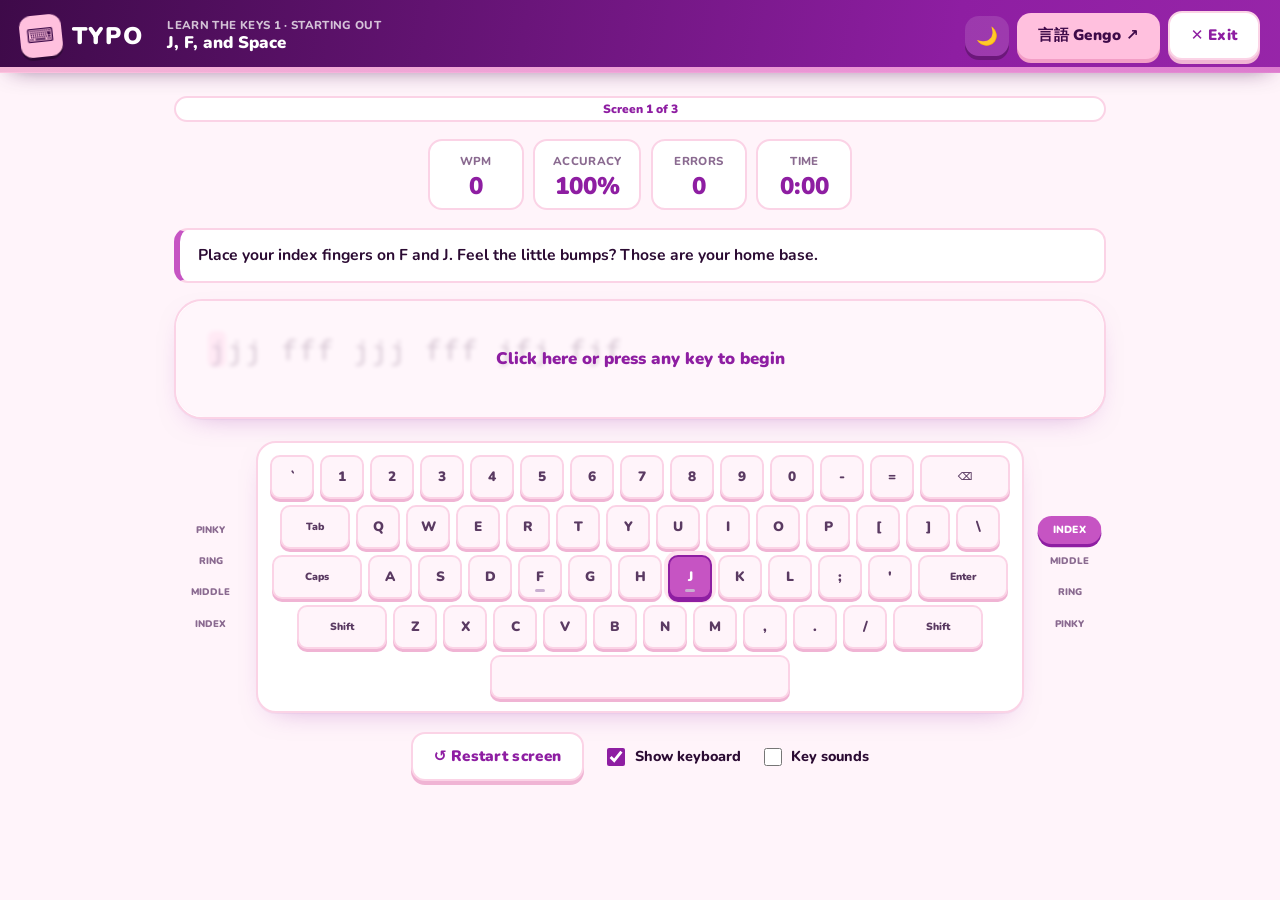
==== lesson.html @ 49ca8eb0 "TYPO typing tutor: typing.com-style lessons in Gengo's UI" ====
<!DOCTYPE html>
<html lang="en">
<head>
<meta charset="UTF-8">
<meta name="viewport" content="width=device-width, initial-scale=1.0">
<title>TYPO — Lesson</title>
<link rel="preconnect" href="https://fonts.googleapis.com">
<link href="https://fonts.googleapis.com/css2?family=Nunito:wght@400;600;700;800&family=Roboto+Mono:wght@400;500&display=swap" rel="stylesheet">
<link rel="stylesheet" href="style.css">
</head>
<body class="lesson-page">
<header class="topnav">
  <a class="brand" href="index.html"><span class="brand-mark">⌨</span>TYPO</a>
  <div class="lesson-title-bar">
    <small id="unit-label">Unit</small>
    <b id="lesson-label">Lesson</b>
  </div>
  <div class="nav-right">
    <button class="btn btn-ghost" id="theme-toggle" title="Toggle dark mode">🌙</button>
    <a class="btn btn-gengo" href="https://praneet-admin.github.io/gengo/" title="Vocabulary trainer">言語 Gengo ↗</a>
    <a class="btn btn-light" href="index.html">✕ Exit</a>
  </div>
</header>

<main class="player">
  <div class="screen-progress"><div id="screen-fill"></div><span id="screen-label">Screen 1 of 1</span></div>

  <div class="live-stats">
    <div style="--n:0"><small>WPM</small><b id="live-wpm">0</b></div>
    <div style="--n:1"><small>Accuracy</small><b id="live-acc">100%</b></div>
    <div style="--n:2"><small>Errors</small><b id="live-err">0</b></div>
    <div style="--n:3"><small>Time</small><b id="live-time">0:00</b></div>
  </div>

  <div class="intro" id="intro"></div>

  <div class="text-box" id="text-box" tabindex="0">
    <div class="text-line" id="text-line"></div>
    <div class="focus-hint" id="focus-hint">Click here or press any key to begin</div>
  </div>

  <div class="hands-row">
    <div class="hand left" id="hand-left">
      <span data-f="lp">pinky</span><span data-f="lr">ring</span><span data-f="lm">middle</span><span data-f="li">index</span>
    </div>
    <div class="keyboard" id="keyboard"></div>
    <div class="hand right" id="hand-right">
      <span data-f="ri">index</span><span data-f="rm">middle</span><span data-f="rr">ring</span><span data-f="rp">pinky</span>
    </div>
  </div>

  <div class="player-actions">
    <button class="btn btn-light" id="restart-btn">↺ Restart screen</button>
    <label class="toggle"><input type="checkbox" id="kb-toggle" checked> Show keyboard</label>
    <label class="toggle"><input type="checkbox" id="sound-toggle"> Key sounds</label>
  </div>
</main>

<div class="modal" id="result-modal" hidden>
  <div class="modal-box result">
    <div class="result-stars" id="result-stars">★★★</div>
    <h2 id="result-title">Lesson complete!</h2>
    <div class="result-grid">
      <div style="--n:0"><small>Speed</small><b id="r-wpm">0</b><small>WPM</small></div>
      <div style="--n:1"><small>Accuracy</small><b id="r-acc">0%</b><small></small></div>
      <div style="--n:2"><small>Errors</small><b id="r-err">0</b><small></small></div>
      <div style="--n:3"><small>XP earned</small><b id="r-xp">0</b><small></small></div>
    </div>
    <p id="result-note"></p>
    <div class="result-actions">
      <button class="btn btn-light" id="r-retry">Try again</button>
      <a class="btn btn-light" href="index.html?done=1">All lessons</a>
      <a class="btn btn-gengo" href="https://praneet-admin.github.io/gengo/">Learn words on Gengo ↗</a>
      <a class="btn btn-primary" id="r-next" href="#">Next lesson ▶</a>
    </div>
  </div>
</div>

<script src="data.js"></script>
<script src="progress.js"></script>
<script src="effects.js"></script>
<script src="lesson.js"></script>
</body>
</html>
---- style.css ----
/* TYPO — Gengo-style UI in the Color Hunt palette 8E1EA2 · C654C3 · ED96D7 · FFC0DE */
:root {
  --brand-900: #3e0a49; --brand-800: #5c1270; --brand-700: #8E1EA2; --brand-600: #a833b5; --brand-500: #C654C3;
  --brand-300: #ED96D7; --brand-100: #FFC0DE; --brand-050: #ffe3ef;
  --accent-500: #FFC0DE; --accent-600: #f29ec6;
  --mint-500: #2fe3a5; --mint-100: #d9fbef;
  --danger-500: #ff4f86; --danger-600: #c9245a; --danger-100: #ffe1ec;
  --bg-050: #fff4fa; --bg-100: #ffe9f3; --bg-200: #fbd3e6; --bg-300: #f0b4d4;
  --ink-900: #2b0b33; --ink-700: #5a3a62; --ink-500: #8a6a90; --ink-300: #c9aed0;
  --card: #fff; --radius-xl: 28px; --radius-lg: 20px; --radius-md: 14px; --radius-sm: 10px; --pill: 999px;
  --shadow-card: 0 1px 0 rgba(142,30,162,.05), 0 10px 30px -18px rgba(142,30,162,.5);
  --font: "Nunito", ui-rounded, "Avenir Next Rounded", "Segoe UI", system-ui, sans-serif;
  --ease: cubic-bezier(.2,.8,.2,1); --bounce: cubic-bezier(.34,1.56,.64,1); --speed: 160ms;
}
:root[data-theme="dark"] {
  --bg-050: #1d0f24; --bg-100: #26142f; --bg-200: #3b2147; --bg-300: #52305f; --card: #2b1634;
  --ink-900: #fbe9f5; --ink-700: #e5c6dc; --ink-500: #c7a4cf; --ink-300: #7a5a84;
  --brand-050: #3b2147; --brand-100: #52305f; --danger-100: #4a1a2d; --mint-100: #163a2f;
  --shadow-card: 0 10px 30px -18px rgba(0,0,0,.7);
}
*, *::before, *::after { box-sizing: border-box; }
html, body { margin: 0; }
body { font-family: var(--font); font-size: 16px; line-height: 1.5; color: var(--ink-900); background: var(--bg-050); min-height: 100vh; overflow-x: hidden; }
a { color: inherit; text-decoration: none; }
button { font: inherit; cursor: pointer; }
small { color: var(--ink-500); font-size: .72rem; font-weight: 800; letter-spacing: .03em; text-transform: uppercase; }
:focus-visible { outline: none; box-shadow: 0 0 0 3px var(--bg-050), 0 0 0 6px var(--brand-600); border-radius: var(--radius-sm); }

/* Background floaters + blobs */
.floaters { position: fixed; inset: 0; z-index: 0; pointer-events: none; overflow: hidden; }
.floater { position: absolute; left: var(--x); bottom: -12vh; font-size: var(--size); font-weight: 900; opacity: 0; animation: float-up var(--d) linear var(--delay) infinite; line-height: 1; will-change: transform, opacity; }
.floater.is-ring { width: var(--size); height: var(--size); border: 4px solid currentColor; border-radius: 50%; }
.floater.is-dot { width: calc(var(--size) * .45); height: calc(var(--size) * .45); background: currentColor; border-radius: 50%; }
.floater.is-key { width: var(--size); height: var(--size); border-radius: 22%; border: 4px solid currentColor; display: grid; place-items: center; font-size: calc(var(--size) * .5); }
@keyframes float-up { 0% { transform: translate(0,0) rotate(0); opacity: 0; } 8% { opacity: .4; } 92% { opacity: .32; } 100% { transform: translate(var(--drift), -120vh) rotate(var(--spin)); opacity: 0; } }
.topnav, .profile-bar, .banner, .layout, .player, .modal { position: relative; z-index: 1; }

/* Buttons — Gengo 3D depth */
.btn { --depth: 4px; --edge: var(--brand-900); display: inline-flex; align-items: center; justify-content: center; gap: .5rem; border: 0; border-radius: var(--radius-md); padding: .7rem 1.3rem; min-height: 46px; font-weight: 900; font-size: .95rem; letter-spacing: .02em; white-space: nowrap; background: var(--brand-700); color: #fff; box-shadow: 0 var(--depth) 0 var(--edge); transform: translateY(0); transition: transform 80ms ease, box-shadow 80ms ease, background var(--speed) var(--ease), filter var(--speed) var(--ease); }
.btn:hover { filter: brightness(1.06); }
.btn:active { transform: translateY(var(--depth)); box-shadow: 0 0 0 var(--edge); }
.btn-primary { background: var(--brand-700); --edge: var(--brand-900); }
.btn-light { background: var(--card); color: var(--brand-700); --edge: var(--bg-300); border: 2px solid var(--bg-200); }
.btn-ghost { background: rgba(255,255,255,.12); color: #fff; --edge: rgba(0,0,0,.25); min-height: 40px; padding: .4rem .7rem; font-size: 1.1rem; }
.btn-gengo { background: var(--accent-500); color: var(--brand-900); --edge: var(--accent-600); }
.btn-banner { background: var(--card); color: var(--brand-700); --edge: var(--bg-300); }
.btn-start { background: var(--brand-500); color: #fff; --edge: var(--brand-700); min-height: 40px; padding: .45rem 1.1rem; font-size: .88rem; --depth: 3px; }
.btn-start.done { background: var(--brand-100); color: var(--brand-800); --edge: var(--bg-300); }
.btn-start:hover { animation: wiggle 400ms var(--ease); }

/* Header */
.topnav { position: sticky; top: 0; z-index: 20; display: flex; align-items: center; gap: 1.5rem; padding: .7rem 1.25rem; color: #fff; background: linear-gradient(100deg, var(--brand-900), var(--brand-700), var(--brand-600), var(--brand-800), var(--brand-900)); background-size: 300% 100%; animation: header-in 600ms var(--bounce) both, gradient-flow 14s ease-in-out infinite; box-shadow: 0 6px 24px -12px rgba(62,10,73,.8); }
.topnav::after { content: ""; position: absolute; left: 0; right: 0; bottom: -1px; height: 6px; background: linear-gradient(90deg, var(--brand-100), var(--brand-300), var(--brand-500), var(--mint-500), var(--brand-100)); background-size: 300% 100%; animation: gradient-flow 8s linear infinite; opacity: .95; }
.brand { font-weight: 900; font-size: 1.5rem; letter-spacing: .06em; display: flex; align-items: center; gap: .6rem; }
.brand-mark { width: 42px; height: 42px; display: grid; place-items: center; background: var(--accent-500); color: var(--brand-900); border-radius: 12px; font-size: 1.2rem; filter: drop-shadow(0 3px 0 rgba(0,0,0,.3)); animation: float 4s ease-in-out infinite; transform: rotate(-6deg); }
.nav-links { display: flex; gap: .3rem; font-weight: 900; font-size: .92rem; }
.nav-links a { padding: .5rem .9rem; border-radius: var(--radius-md); transition: background var(--speed) var(--ease), transform var(--speed) var(--ease); animation: rise 500ms var(--bounce) both; animation-delay: calc(var(--n,0) * 60ms + 150ms); }
.nav-links a:hover { background: rgba(255,255,255,.12); transform: translateY(-1px); }
.nav-links a.active { background: var(--accent-500); color: var(--brand-900); box-shadow: 0 3px 0 var(--accent-600); }
.nav-gengo { color: var(--brand-100); }
.nav-right { margin-left: auto; display: flex; gap: .5rem; align-items: center; }
.lesson-title-bar { display: flex; flex-direction: column; line-height: 1.2; }
.lesson-title-bar small { color: rgba(255,255,255,.75); }
.lesson-title-bar b { font-size: 1.05rem; font-weight: 900; }

/* Profile bar */
.profile-bar { display: grid; grid-template-columns: auto 1fr auto auto; gap: 1.5rem; align-items: center; margin: 1.25rem 1.5rem 0; padding: 1.1rem 1.5rem; background: var(--card); border-radius: var(--radius-xl); box-shadow: var(--shadow-card); border: 1px solid rgba(142,30,162,.06); animation: pop-in 320ms var(--bounce) both; animation-delay: 100ms; }
.avatar { width: 64px; height: 64px; border-radius: 50%; background: var(--brand-050); display: grid; place-items: center; font-size: 2rem; box-shadow: inset 0 0 0 4px var(--brand-300); animation: float 3s ease-in-out infinite; }
.level-name { font-weight: 900; font-size: 1.1rem; }
.xp-bar { height: 10px; background: var(--bg-200); border-radius: 99px; margin: .4rem 0 .25rem; max-width: 280px; overflow: hidden; }
.xp-fill { height: 100%; width: 0; background: linear-gradient(90deg, var(--brand-700), var(--brand-500)); border-radius: 99px; transition: width 600ms var(--ease); position: relative; }
.xp-fill::after { content: ""; position: absolute; inset: 0; background: linear-gradient(90deg, transparent, rgba(255,255,255,.45), transparent); animation: shimmer 2.2s linear infinite; }
.xp-text { font-size: .8rem; font-weight: 800; color: var(--ink-500); }
.stats { display: flex; gap: .5rem; }
.stat { display: flex; gap: .5rem; align-items: center; padding: .35rem .9rem .35rem .6rem; border-radius: var(--pill); background: var(--bg-050); border: 2px solid var(--bg-200); }
.stat-ico { font-size: 1.4rem; }
.stat small { display: block; }
.stat b { font-size: 1.05rem; font-weight: 900; display: block; }
.stat.is-bump b { animation: bump 500ms var(--bounce); }
.daily-goal { position: relative; width: 84px; height: 84px; }
.daily-goal svg { width: 100%; height: 100%; transform: rotate(-90deg); }
.daily-goal circle { fill: none; stroke: var(--bg-200); stroke-width: 7; }
.daily-goal #goal-ring { stroke: var(--brand-500); stroke-dasharray: 213.6; stroke-dashoffset: 213.6; stroke-linecap: round; transition: stroke-dashoffset 800ms var(--ease); }
.goal-text { position: absolute; inset: 0; display: flex; flex-direction: column; align-items: center; justify-content: center; line-height: 1.1; }
.goal-text small { font-size: .5rem; }
.goal-text b { font-size: .95rem; font-weight: 900; color: var(--brand-700); }

/* Banner */
.banner { margin: 1rem 1.5rem 0; padding: .9rem 1.5rem; background: linear-gradient(100deg, var(--brand-700), var(--brand-500)); color: #fff; border-radius: var(--radius-lg); display: flex; align-items: center; gap: 1rem; font-weight: 800; box-shadow: 0 5px 0 var(--brand-900); animation: fade-up 300ms var(--ease) both; animation-delay: 180ms; }
.banner .btn { margin-left: auto; }

/* Layout */
.layout { display: grid; grid-template-columns: 240px 1fr; gap: 1.25rem; padding: 1.25rem 1.5rem 3rem; }
.sidebar h4 { margin: .6rem 0 .4rem .4rem; font-size: .72rem; color: var(--ink-500); font-weight: 900; text-transform: uppercase; letter-spacing: .05em; }
.side-group { display: grid; gap: .4rem; margin-bottom: .9rem; }
.side-item { display: flex; align-items: center; gap: .6rem; width: 100%; text-align: left; padding: .7rem .9rem; min-height: 52px; background: var(--card); border: 2px solid var(--bg-200); border-radius: var(--radius-md); color: var(--ink-900); font-weight: 900; transition: background var(--speed) var(--ease), transform var(--speed) var(--ease), border-color var(--speed) var(--ease); animation: rise 500ms var(--bounce) both; animation-delay: calc(var(--n,0) * 60ms + 200ms); }
.side-item:hover { transform: translateX(3px); border-color: var(--brand-300); }
.side-item small { display: block; font-weight: 700; text-transform: none; letter-spacing: 0; }
.side-item .chev { margin-left: auto; width: 26px; height: 26px; border-radius: 8px; background: var(--brand-050); color: var(--brand-700); display: grid; place-items: center; font-size: .7rem; flex-shrink: 0; }
.side-item.active { background: var(--brand-700); color: #fff; border-color: var(--brand-700); box-shadow: 0 4px 0 var(--brand-900); }
.side-item.active small { color: rgba(255,255,255,.8); } .side-item.active .chev { background: var(--accent-500); color: var(--brand-900); }

.course-card { background: var(--card); border-radius: var(--radius-xl); padding: 1.5rem; box-shadow: var(--shadow-card); border: 1px solid rgba(142,30,162,.06); animation: pop-in 320ms var(--bounce) both; animation-delay: 220ms; }
.course-head { display: flex; align-items: center; gap: 1rem; margin-bottom: .5rem; }
.course-progress { flex: 1; position: relative; height: 28px; background: var(--bg-100); border-radius: var(--pill); overflow: hidden; display: grid; place-items: center; font-size: .8rem; font-weight: 900; color: var(--brand-800); }
.course-progress-fill { position: absolute; left: 0; top: 0; bottom: 0; width: 0; background: var(--brand-300); border-radius: inherit; transition: width 600ms var(--ease); }
.course-progress span { position: relative; }
.unit-title { font-size: 1.35rem; font-weight: 900; margin: 1.2rem 0 .7rem; display: flex; align-items: center; gap: .6rem; }
.unit-title::before { content: ""; width: 10px; height: 26px; border-radius: 6px; background: linear-gradient(var(--brand-500), var(--brand-300)); }
.lesson-row { background: var(--bg-050); border: 2px solid var(--bg-200); border-radius: var(--radius-lg); padding: .9rem 1rem .7rem; margin-bottom: .6rem; transition: transform var(--speed) var(--ease), border-color var(--speed) var(--ease), box-shadow var(--speed) var(--ease); animation: fade-up 260ms var(--ease) both; animation-delay: calc(var(--n,0) * 40ms + 250ms); }
.lesson-row:hover { transform: translateY(-2px); border-color: var(--brand-300); box-shadow: 0 10px 24px -16px rgba(142,30,162,.6); }
.lesson-row.done { background: var(--card); }
.lesson-main { display: flex; align-items: center; gap: .9rem; }
.lesson-num { width: 32px; height: 32px; border-radius: 10px; background: var(--card); border: 2px solid var(--bg-200); display: grid; place-items: center; font-size: .85rem; font-weight: 900; color: var(--ink-500); flex-shrink: 0; transform: rotate(-6deg); }
.lesson-row.done .lesson-num { background: var(--mint-500); border-color: var(--mint-500); color: var(--brand-900); }
.lesson-name { font-size: 1.1rem; font-weight: 900; flex: 1; }
.lesson-meta { display: flex; gap: .7rem; color: var(--ink-500); font-size: .8rem; font-weight: 800; margin-right: .5rem; }
.stars { color: var(--brand-500); letter-spacing: .05em; }
.stars .off { color: var(--bg-300); }
.screen-dots { display: flex; gap: .3rem; margin-top: .6rem; padding-left: 2.9rem; }
.screen-dots i { flex: 1; max-width: 70px; height: 6px; border-radius: 9px; background: var(--bg-200); }
.lesson-row.done .screen-dots i { background: var(--brand-300); }

/* Modal / toast / confetti */
.modal { position: fixed; inset: 0; background: rgba(43,11,51,.55); backdrop-filter: blur(3px); display: grid; place-items: center; z-index: 50; padding: 1rem; animation: fade-in 200ms var(--ease); }
.modal[hidden] { display: none; }
.modal-box { background: var(--card); border-radius: var(--radius-xl); padding: 1.75rem 1.9rem; max-width: 540px; width: 100%; box-shadow: 0 8px 0 var(--brand-900), 0 24px 60px -20px rgba(0,0,0,.5); animation: pop-in 320ms var(--bounce); }
.modal-box h2 { margin: 0 0 1rem; font-weight: 900; }
.progress-row { display: flex; justify-content: space-between; padding: .5rem 0; border-bottom: 2px solid var(--bg-100); font-weight: 800; font-size: .9rem; }
.progress-row:last-child { border: 0; }
.toast-layer { position: fixed; left: 50%; bottom: 1.4rem; transform: translateX(-50%); z-index: 60; display: grid; gap: .5rem; pointer-events: none; }
.toast { display: flex; align-items: center; gap: .7rem; padding: .85rem 1.1rem; border-radius: var(--radius-md); background: var(--brand-800); color: #fff; font-weight: 800; box-shadow: 0 6px 0 var(--brand-900), 0 12px 30px -10px rgba(0,0,0,.4); animation: toast-in 300ms var(--bounce); }
.toast.is-leaving { animation: toast-out 220ms var(--ease) forwards; }
.confetti { position: fixed; inset: 0; pointer-events: none; z-index: 70; overflow: hidden; }
.confetti i { position: absolute; top: -20px; left: var(--x); width: var(--s); height: calc(var(--s) * .6); border-radius: 2px; animation: confetti-fall var(--d) ease-in forwards; transform: rotate(0); }
.xp-float { position: fixed; font-weight: 900; color: var(--brand-700); pointer-events: none; z-index: 65; animation: xp-float 1.1s var(--ease) forwards; text-shadow: 0 1px 0 #fff; }

/* Lesson player */
.player { max-width: 980px; margin: 1.5rem auto 3rem; padding: 0 1.5rem; }
.screen-progress { position: relative; height: 26px; border-radius: var(--pill); background: var(--card); border: 2px solid var(--bg-200); overflow: hidden; display: grid; place-items: center; font-size: .75rem; font-weight: 900; color: var(--brand-700); animation: fade-up 260ms var(--ease) both; }
.screen-progress div { position: absolute; left: 0; top: 0; bottom: 0; width: 0; background: var(--brand-100); transition: width 400ms var(--ease); }
.screen-progress span { position: relative; }
.live-stats { display: flex; justify-content: center; gap: .6rem; margin: 1.1rem 0; animation: fade-up 260ms var(--ease) both; animation-delay: 60ms; }
.live-stats div { text-align: center; background: var(--card); border: 2px solid var(--bg-200); border-radius: var(--radius-md); padding: .45rem 1.1rem; min-width: 96px; }
.live-stats b { display: block; font-size: 1.5rem; font-weight: 900; color: var(--brand-700); line-height: 1.2; }
.live-stats b.is-bump { animation: bump 400ms var(--bounce); }
.intro { background: var(--card); border: 2px solid var(--bg-200); border-left: 6px solid var(--brand-500); padding: .85rem 1.1rem; border-radius: var(--radius-md); font-size: .98rem; font-weight: 700; margin-bottom: 1rem; animation: fade-up 260ms var(--ease) both; animation-delay: 100ms; }
.intro:empty { display: none; }
.text-box { position: relative; background: var(--card); border-radius: var(--radius-xl); padding: 1.6rem 2rem; box-shadow: var(--shadow-card); border: 2px solid var(--bg-200); min-height: 120px; outline: none; transition: border-color var(--speed) var(--ease), box-shadow var(--speed) var(--ease); animation: pop-in 320ms var(--bounce) both; animation-delay: 140ms; }
.text-box:focus { border-color: var(--brand-500); box-shadow: 0 0 0 4px var(--brand-050), var(--shadow-card); }
.text-box.is-shake { animation: shake 320ms var(--ease); }
.text-line { font-family: 'Roboto Mono', ui-monospace, monospace; font-size: 1.7rem; line-height: 1.7; word-break: break-word; }
.text-line span { border-radius: 6px; padding: 0 1px; transition: background 120ms var(--ease), color 120ms var(--ease); }
.text-line .ok { color: var(--brand-700); }
.text-line .bad { color: var(--danger-600); background: var(--danger-100); text-decoration: underline wavy; }
.text-line .cur { background: var(--brand-100); color: var(--brand-900); animation: blink 1s infinite; }
.text-line .cur.space { box-shadow: inset 0 -3px 0 var(--brand-700); }
@keyframes blink { 50% { background: var(--brand-300); } }
.focus-hint { position: absolute; inset: 0; display: grid; place-items: center; background: rgba(255,244,250,.8); backdrop-filter: blur(2px); border-radius: var(--radius-xl); font-weight: 900; color: var(--brand-700); font-size: 1.05rem; }
:root[data-theme="dark"] .focus-hint { background: rgba(29,15,36,.8); }
.focus-hint[hidden] { display: none; }

/* Keyboard */
.hands-row { display: flex; align-items: center; justify-content: center; gap: 1rem; margin-top: 1.4rem; animation: slide-up 320ms var(--ease) both; animation-delay: 200ms; }
.hands-row.hidden-kb { display: none; }
.hand { display: flex; flex-direction: column; gap: .3rem; }
.hand span { font-size: .6rem; font-weight: 900; color: var(--ink-500); padding: .25rem .5rem; border-radius: var(--pill); text-align: center; border: 2px solid transparent; transition: all var(--speed) var(--ease); text-transform: uppercase; }
.hand span.on { background: var(--brand-500); color: #fff; box-shadow: 0 3px 0 var(--brand-700); transform: scale(1.08); }
.keyboard { display: flex; flex-direction: column; gap: 6px; background: var(--card); padding: 12px; border-radius: var(--radius-lg); box-shadow: var(--shadow-card); border: 2px solid var(--bg-200); }
.kb-row { display: flex; gap: 6px; justify-content: center; }
.key { width: 44px; height: 44px; border-radius: var(--radius-sm); background: var(--bg-050); border: 2px solid var(--bg-200); box-shadow: 0 3px 0 var(--bg-300); display: grid; place-items: center; font-size: .85rem; font-weight: 900; color: var(--ink-700); position: relative; transition: background 80ms, transform 80ms, box-shadow 80ms; }
.key.wide { width: 70px; font-size: .65rem; } .key.wider { width: 90px; font-size: .65rem; } .key.space { width: 300px; }
.key.home::after { content: ''; position: absolute; bottom: 5px; width: 10px; height: 3px; background: var(--ink-300); border-radius: 2px; }
.key.next { background: var(--brand-500); color: #fff; border-color: var(--brand-700); box-shadow: 0 3px 0 var(--brand-700), 0 0 0 4px var(--brand-050); animation: key-pulse 1.1s ease-in-out infinite; }
.key.pressed { background: var(--mint-500); color: var(--brand-900); transform: translateY(3px); box-shadow: 0 0 0 var(--bg-300); }
.key.wrong { background: var(--danger-500); color: #fff; transform: translateY(3px); box-shadow: 0 0 0 var(--danger-600); }
@keyframes key-pulse { 0%,100% { transform: scale(1); } 50% { transform: scale(1.08); } }
.player-actions { display: flex; align-items: center; gap: 1.2rem; justify-content: center; margin-top: 1.2rem; font-weight: 800; font-size: .9rem; animation: fade-up 260ms var(--ease) both; animation-delay: 260ms; }
.toggle { display: flex; align-items: center; gap: .4rem; cursor: pointer; }
.toggle input { accent-color: var(--brand-700); width: 18px; height: 18px; }

/* Results */
.result { text-align: center; }
.result-stars { font-size: 3.2rem; color: var(--brand-500); line-height: 1; display: inline-block; }
.result-stars .off { color: var(--bg-300); }
.result-stars.is-celebrating { animation: celebrate 700ms var(--bounce); }
.result-grid { display: grid; grid-template-columns: repeat(4, 1fr); gap: .6rem; margin: 1rem 0; }
.result-grid div { background: var(--bg-050); border: 2px solid var(--bg-200); border-radius: var(--radius-md); padding: .7rem .4rem; animation: rise 500ms var(--bounce) both; animation-delay: calc(var(--n,0) * 80ms + 100ms); }
.result-grid b { display: block; font-size: 1.5rem; font-weight: 900; color: var(--brand-700); }
.result-actions { display: flex; flex-wrap: wrap; gap: .5rem; justify-content: center; }
#result-note { color: var(--ink-500); font-weight: 700; }

/* Keyframes (Gengo set) */
@keyframes fade-in { from { opacity: 0; } to { opacity: 1; } }
@keyframes fade-up { from { opacity: 0; transform: translateY(8px); } to { opacity: 1; transform: none; } }
@keyframes pop-in { from { opacity: 0; transform: scale(.96) translateY(6px); } to { opacity: 1; transform: none; } }
@keyframes slide-up { from { opacity: 0; transform: translateY(16px); } to { opacity: 1; transform: none; } }
@keyframes rise { from { opacity: 0; transform: translateY(14px) scale(.96); } to { opacity: 1; transform: none; } }
@keyframes header-in { from { transform: translateY(-100%); } to { transform: none; } }
@keyframes gradient-flow { 0% { background-position: 0% 50%; } 50% { background-position: 100% 50%; } 100% { background-position: 0% 50%; } }
@keyframes float { 0%,100% { transform: translateY(0) rotate(-6deg); } 50% { transform: translateY(-5px) rotate(-2deg); } }
@keyframes bump { 0% { transform: scale(1); } 40% { transform: scale(1.3); } 100% { transform: scale(1); } }
@keyframes shake { 0%,100% { transform: translateX(0); } 25% { transform: translateX(-6px); } 75% { transform: translateX(6px); } }
@keyframes wiggle { 0%,100% { transform: rotate(0); } 25% { transform: rotate(-2deg); } 75% { transform: rotate(2deg); } }
@keyframes celebrate { 0% { transform: scale(1); } 30% { transform: scale(1.12) rotate(-3deg); } 60% { transform: scale(1.05) rotate(3deg); } 100% { transform: none; } }
@keyframes shimmer { from { transform: translateX(-100%); } to { transform: translateX(100%); } }
@keyframes toast-in { from { opacity: 0; transform: translateY(20px) scale(.96); } to { opacity: 1; transform: none; } }
@keyframes toast-out { to { opacity: 0; transform: translateY(8px); } }
@keyframes xp-float { 0% { opacity: 0; transform: translateY(6px); } 20% { opacity: 1; } 100% { opacity: 0; transform: translateY(-40px); } }
@keyframes confetti-fall { to { transform: translateY(105vh) rotate(var(--r)); opacity: .9; } }
@media (prefers-reduced-motion: reduce) {
  *, *::before, *::after { animation-duration: .01ms !important; animation-iteration-count: 1 !important; transition-duration: .01ms !important; }
  .floaters, .confetti { display: none; }
}

/* Responsive */
@media (max-width: 900px) {
  .profile-bar { grid-template-columns: auto 1fr; }
  .stats, .daily-goal { grid-column: 1 / -1; justify-self: start; }
  .stats { flex-wrap: wrap; }
  .layout { grid-template-columns: 1fr; }
  .sidebar { display: flex; gap: .5rem; overflow-x: auto; padding-bottom: .4rem; }
  .sidebar h4 { display: none; }
  .side-group { display: flex; flex-shrink: 0; margin: 0; }
  .side-item { white-space: nowrap; }
  .nav-links { display: none; }
  .hands-row .hand { display: none; }
  .key { width: 30px; height: 36px; font-size: .7rem; } .key.wide { width: 46px; } .key.wider { width: 56px; } .key.space { width: 180px; }
  .text-line { font-size: 1.3rem; }
  .result-grid { grid-template-columns: repeat(2, 1fr); }
  .live-stats div { min-width: 0; flex: 1; padding: .4rem .5rem; }
}
@media (max-width: 600px) {
  .profile-bar, .banner, .layout { margin-left: .75rem; margin-right: .75rem; padding-left: 1rem; padding-right: 1rem; }
  .topnav { padding: .5rem .75rem; gap: .6rem; }
  .banner { flex-direction: column; align-items: flex-start; } .banner .btn { margin-left: 0; }
  .player { padding: 0 .75rem; }
  .text-box { padding: 1rem; }
  .lesson-page .brand { font-size: 1.1rem; } .lesson-page .brand-mark { width: 34px; height: 34px; font-size: 1rem; }
  .lesson-title-bar { min-width: 0; flex: 1; }
  .lesson-title-bar small { display: none; }
  .lesson-title-bar b { font-size: .9rem; white-space: nowrap; overflow: hidden; text-overflow: ellipsis; display: block; }
  .lesson-page .nav-right { gap: .3rem; }
  .lesson-page .nav-right .btn { padding: .35rem .6rem; font-size: .75rem; min-height: 36px; --depth: 3px; }
  .hands-row { margin-top: 1rem; }
  .keyboard { width: 100%; padding: 5px; gap: 3px; }
  .kb-row { gap: 3px; }
  .key, .key.wide, .key.wider, .key.space { flex: 1 1 0; width: auto; min-width: 0; height: 34px; font-size: .62rem; padding: 0; }
  .key.wide { flex-grow: 1.5; } .key.wider { flex-grow: 1.9; } .key.space { flex-grow: 6; }
  .key.home::after { width: 6px; bottom: 3px; }
}
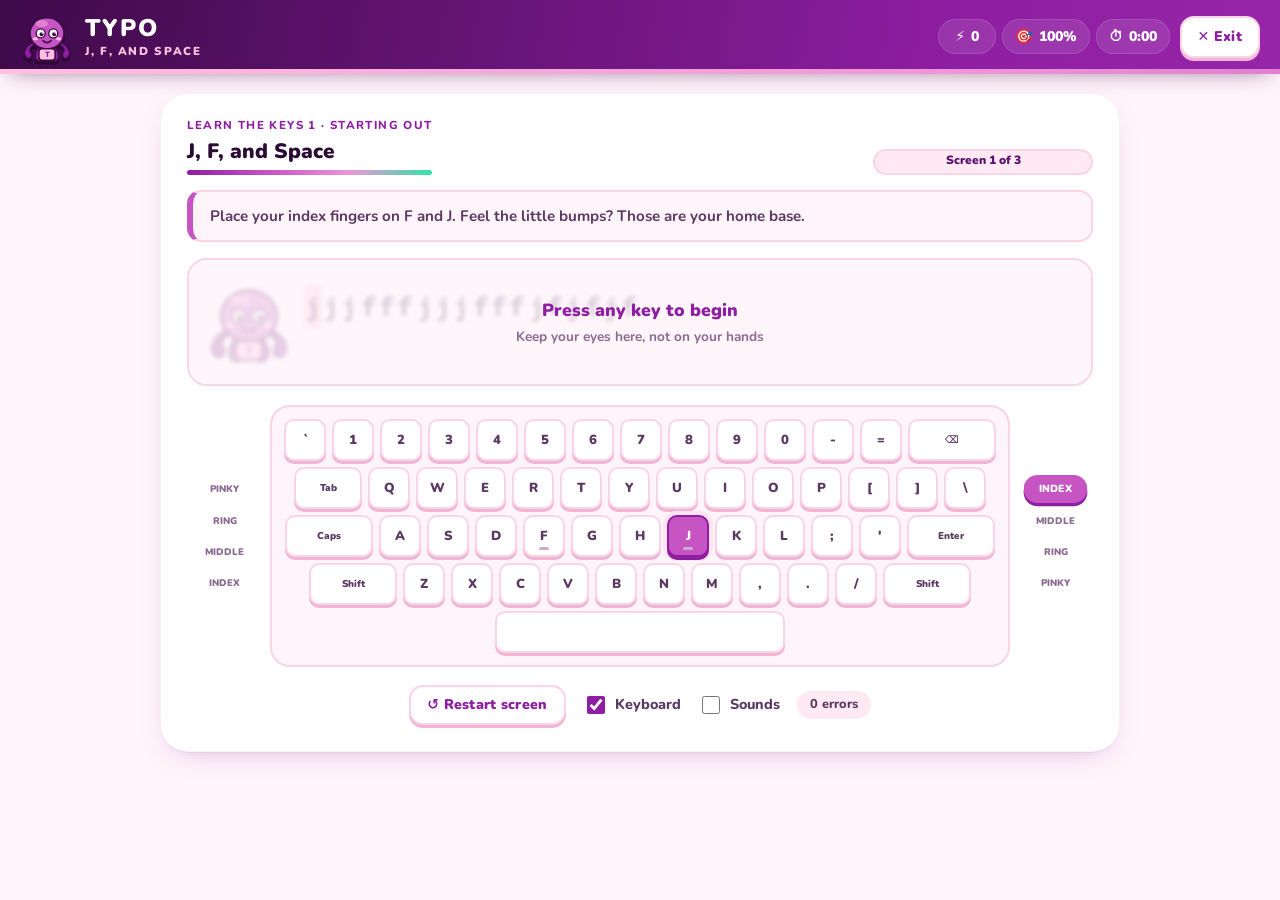
==== commit 9a2b4c5f: "Gengo-style redesign: mascot, hero typing animation, header pills, today card" ====
--- a/lesson.html
+++ b/lesson.html
@@ -5,73 +5,73 @@
 <meta name="viewport" content="width=device-width, initial-scale=1.0">
 <title>TYPO — Lesson</title>
 <link rel="preconnect" href="https://fonts.googleapis.com">
-<link href="https://fonts.googleapis.com/css2?family=Nunito:wght@400;600;700;800&family=Roboto+Mono:wght@400;500&display=swap" rel="stylesheet">
+<link href="https://fonts.googleapis.com/css2?family=Nunito:wght@700;800;900&family=Roboto+Mono:wght@400;500&display=swap" rel="stylesheet">
 <link rel="stylesheet" href="style.css">
 </head>
 <body class="lesson-page">
-<header class="topnav">
-  <a class="brand" href="index.html"><span class="brand-mark">⌨</span>TYPO</a>
-  <div class="lesson-title-bar">
-    <small id="unit-label">Unit</small>
-    <b id="lesson-label">Lesson</b>
-  </div>
-  <div class="nav-right">
-    <button class="btn btn-ghost" id="theme-toggle" title="Toggle dark mode">🌙</button>
-    <a class="btn btn-gengo" href="https://praneet-admin.github.io/gengo/" title="Vocabulary trainer">言語 Gengo ↗</a>
-    <a class="btn btn-light" href="index.html">✕ Exit</a>
+<header class="app-header">
+  <a class="brand" href="index.html">
+    <span class="logo-wrap" id="logo"></span>
+    <span class="brand-text"><span class="brand-name">TYPO</span><span class="brand-tagline" id="unit-label">LESSON</span></span>
+  </a>
+  <div class="header-right">
+    <div class="pills">
+      <span class="pill" title="Words per minute"><span>⚡</span><b id="live-wpm">0</b></span>
+      <span class="pill" title="Accuracy"><span>🎯</span><b id="live-acc">100%</b></span>
+      <span class="pill" title="Time"><span>⏱</span><b id="live-time">0:00</b></span>
+    </div>
+    <a class="btn btn-ghost btn-small exit-btn" href="index.html">✕ Exit</a>
   </div>
 </header>
 
-<main class="player">
-  <div class="screen-progress"><div id="screen-fill"></div><span id="screen-label">Screen 1 of 1</span></div>
+<main class="layout player">
+  <section class="panel">
+    <div class="lesson-head">
+      <div><small class="eyebrow" id="unit-eyebrow">Unit</small><h1 class="panel-title small" id="lesson-label">Lesson<span class="title-bar"></span></h1></div>
+      <div class="screen-progress"><div id="screen-fill"></div><span id="screen-label">Screen 1 of 1</span></div>
+    </div>
+    <div class="intro" id="intro"></div>
 
-  <div class="live-stats">
-    <div style="--n:0"><small>WPM</small><b id="live-wpm">0</b></div>
-    <div style="--n:1"><small>Accuracy</small><b id="live-acc">100%</b></div>
-    <div style="--n:2"><small>Errors</small><b id="live-err">0</b></div>
-    <div style="--n:3"><small>Time</small><b id="live-time">0:00</b></div>
-  </div>
+    <div class="text-box" id="text-box" tabindex="0">
+      <div class="text-mascot" id="text-mascot"></div>
+      <div class="text-line" id="text-line"></div>
+      <div class="focus-hint" id="focus-hint"><b>Press any key to begin</b><span>Keep your eyes here, not on your hands</span></div>
+    </div>
 
-  <div class="intro" id="intro"></div>
+    <div class="hands-row">
+      <div class="hand left"><span data-f="lp">pinky</span><span data-f="lr">ring</span><span data-f="lm">middle</span><span data-f="li">index</span></div>
+      <div class="keyboard" id="keyboard"></div>
+      <div class="hand right"><span data-f="ri">index</span><span data-f="rm">middle</span><span data-f="rr">ring</span><span data-f="rp">pinky</span></div>
+    </div>
 
-  <div class="text-box" id="text-box" tabindex="0">
-    <div class="text-line" id="text-line"></div>
-    <div class="focus-hint" id="focus-hint">Click here or press any key to begin</div>
-  </div>
-
-  <div class="hands-row">
-    <div class="hand left" id="hand-left">
-      <span data-f="lp">pinky</span><span data-f="lr">ring</span><span data-f="lm">middle</span><span data-f="li">index</span>
+    <div class="player-actions">
+      <button class="btn btn-ghost btn-small" id="restart-btn">↺ Restart screen</button>
+      <label class="toggle"><input type="checkbox" id="kb-toggle" checked> Keyboard</label>
+      <label class="toggle"><input type="checkbox" id="sound-toggle"> Sounds</label>
+      <span class="err-pill" id="live-err">0 errors</span>
     </div>
-    <div class="keyboard" id="keyboard"></div>
-    <div class="hand right" id="hand-right">
-      <span data-f="ri">index</span><span data-f="rm">middle</span><span data-f="rr">ring</span><span data-f="rp">pinky</span>
-    </div>
-  </div>
-
-  <div class="player-actions">
-    <button class="btn btn-light" id="restart-btn">↺ Restart screen</button>
-    <label class="toggle"><input type="checkbox" id="kb-toggle" checked> Show keyboard</label>
-    <label class="toggle"><input type="checkbox" id="sound-toggle"> Key sounds</label>
-  </div>
+  </section>
 </main>
 
 <div class="modal" id="result-modal" hidden>
   <div class="modal-box result">
+    <div class="result-mascot" id="result-mascot"></div>
     <div class="result-stars" id="result-stars">★★★</div>
     <h2 id="result-title">Lesson complete!</h2>
     <div class="result-grid">
-      <div style="--n:0"><small>Speed</small><b id="r-wpm">0</b><small>WPM</small></div>
-      <div style="--n:1"><small>Accuracy</small><b id="r-acc">0%</b><small></small></div>
-      <div style="--n:2"><small>Errors</small><b id="r-err">0</b><small></small></div>
-      <div style="--n:3"><small>XP earned</small><b id="r-xp">0</b><small></small></div>
+      <div style="--n:0"><small>Speed</small><b id="r-wpm">0</b><small>wpm</small></div>
+      <div style="--n:1"><small>Accuracy</small><b id="r-acc">0%</b></div>
+      <div style="--n:2"><small>Errors</small><b id="r-err">0</b></div>
+      <div style="--n:3"><small>XP</small><b id="r-xp">0</b></div>
     </div>
-    <p id="result-note"></p>
+    <p id="result-note" class="muted"></p>
     <div class="result-actions">
-      <button class="btn btn-light" id="r-retry">Try again</button>
-      <a class="btn btn-light" href="index.html?done=1">All lessons</a>
-      <a class="btn btn-gengo" href="https://praneet-admin.github.io/gengo/">Learn words on Gengo ↗</a>
-      <a class="btn btn-primary" id="r-next" href="#">Next lesson ▶</a>
+      <a class="btn btn-primary btn-lg" id="r-next" href="#">Next lesson ▶</a>
+      <div class="row">
+        <button class="btn btn-ghost btn-small" id="r-retry">↺ Try again</button>
+        <a class="btn btn-ghost btn-small" href="index.html?done=1">All lessons</a>
+        <a class="btn btn-gengo btn-small" href="https://praneet-admin.github.io/gengo/">Words on Gengo ↗</a>
+      </div>
     </div>
   </div>
 </div>
@@ -79,6 +79,7 @@
 <script src="data.js"></script>
 <script src="progress.js"></script>
 <script src="effects.js"></script>
+<script src="mascot.js"></script>
 <script src="lesson.js"></script>
 </body>
 </html>
--- a/style.css
+++ b/style.css
@@ -1,4 +1,4 @@
-/* TYPO — Gengo-style UI in the Color Hunt palette 8E1EA2 · C654C3 · ED96D7 · FFC0DE */
+/* TYPO — Gengo-style UI in the palette 8E1EA2 · C654C3 · ED96D7 · FFC0DE */
 :root {
   --brand-900: #3e0a49; --brand-800: #5c1270; --brand-700: #8E1EA2; --brand-600: #a833b5; --brand-500: #C654C3;
   --brand-300: #ED96D7; --brand-100: #FFC0DE; --brand-050: #ffe3ef;
@@ -15,182 +15,247 @@
 :root[data-theme="dark"] {
   --bg-050: #1d0f24; --bg-100: #26142f; --bg-200: #3b2147; --bg-300: #52305f; --card: #2b1634;
   --ink-900: #fbe9f5; --ink-700: #e5c6dc; --ink-500: #c7a4cf; --ink-300: #7a5a84;
-  --brand-050: #3b2147; --brand-100: #52305f; --danger-100: #4a1a2d; --mint-100: #163a2f;
+  --brand-050: #3b2147; --brand-100: #6d2a7a; --danger-100: #4a1a2d; --mint-100: #163a2f;
   --shadow-card: 0 10px 30px -18px rgba(0,0,0,.7);
 }
 *, *::before, *::after { box-sizing: border-box; }
 html, body { margin: 0; }
-body { font-family: var(--font); font-size: 16px; line-height: 1.5; color: var(--ink-900); background: var(--bg-050); min-height: 100vh; overflow-x: hidden; }
+body { font-family: var(--font); font-size: 16px; line-height: 1.5; color: var(--ink-900); background: var(--bg-050); min-height: 100vh; overflow-x: hidden; font-weight: 700; }
 a { color: inherit; text-decoration: none; }
 button { font: inherit; cursor: pointer; }
+h1, h2 { margin: 0; font-weight: 900; }
+p { margin: 0; }
 small { color: var(--ink-500); font-size: .72rem; font-weight: 800; letter-spacing: .03em; text-transform: uppercase; }
+.muted { color: var(--ink-500); font-weight: 700; font-size: .92rem; }
+.eyebrow { color: var(--brand-700); letter-spacing: .12em; }
 :focus-visible { outline: none; box-shadow: 0 0 0 3px var(--bg-050), 0 0 0 6px var(--brand-600); border-radius: var(--radius-sm); }
 
-/* Background floaters + blobs */
+/* Floaters */
 .floaters { position: fixed; inset: 0; z-index: 0; pointer-events: none; overflow: hidden; }
 .floater { position: absolute; left: var(--x); bottom: -12vh; font-size: var(--size); font-weight: 900; opacity: 0; animation: float-up var(--d) linear var(--delay) infinite; line-height: 1; will-change: transform, opacity; }
 .floater.is-ring { width: var(--size); height: var(--size); border: 4px solid currentColor; border-radius: 50%; }
 .floater.is-dot { width: calc(var(--size) * .45); height: calc(var(--size) * .45); background: currentColor; border-radius: 50%; }
 .floater.is-key { width: var(--size); height: var(--size); border-radius: 22%; border: 4px solid currentColor; display: grid; place-items: center; font-size: calc(var(--size) * .5); }
-@keyframes float-up { 0% { transform: translate(0,0) rotate(0); opacity: 0; } 8% { opacity: .4; } 92% { opacity: .32; } 100% { transform: translate(var(--drift), -120vh) rotate(var(--spin)); opacity: 0; } }
-.topnav, .profile-bar, .banner, .layout, .player, .modal { position: relative; z-index: 1; }
-
-/* Buttons — Gengo 3D depth */
-.btn { --depth: 4px; --edge: var(--brand-900); display: inline-flex; align-items: center; justify-content: center; gap: .5rem; border: 0; border-radius: var(--radius-md); padding: .7rem 1.3rem; min-height: 46px; font-weight: 900; font-size: .95rem; letter-spacing: .02em; white-space: nowrap; background: var(--brand-700); color: #fff; box-shadow: 0 var(--depth) 0 var(--edge); transform: translateY(0); transition: transform 80ms ease, box-shadow 80ms ease, background var(--speed) var(--ease), filter var(--speed) var(--ease); }
+@keyframes float-up { 0% { transform: translate(0,0) rotate(0); opacity: 0; } 8% { opacity: .35; } 92% { opacity: .28; } 100% { transform: translate(var(--drift), -120vh) rotate(var(--spin)); opacity: 0; } }
+.app-header, .layout, .modal { position: relative; z-index: 1; }
+
+/* Buttons */
+.btn { --depth: 4px; --edge: var(--brand-900); display: inline-flex; align-items: center; justify-content: center; gap: .5rem; border: 0; border-radius: var(--radius-md); padding: .7rem 1.4rem; min-height: 48px; font-weight: 900; font-size: .98rem; letter-spacing: .02em; white-space: nowrap; background: var(--brand-700); color: #fff; box-shadow: 0 var(--depth) 0 var(--edge); transform: translateY(0); transition: transform 80ms ease, box-shadow 80ms ease, background var(--speed) var(--ease), filter var(--speed) var(--ease); }
 .btn:hover { filter: brightness(1.06); }
 .btn:active { transform: translateY(var(--depth)); box-shadow: 0 0 0 var(--edge); }
 .btn-primary { background: var(--brand-700); --edge: var(--brand-900); }
-.btn-light { background: var(--card); color: var(--brand-700); --edge: var(--bg-300); border: 2px solid var(--bg-200); }
-.btn-ghost { background: rgba(255,255,255,.12); color: #fff; --edge: rgba(0,0,0,.25); min-height: 40px; padding: .4rem .7rem; font-size: 1.1rem; }
+.btn-ghost { background: var(--card); color: var(--brand-700); --edge: var(--bg-300); border: 2px solid var(--bg-200); }
 .btn-gengo { background: var(--accent-500); color: var(--brand-900); --edge: var(--accent-600); }
-.btn-banner { background: var(--card); color: var(--brand-700); --edge: var(--bg-300); }
+.btn-small { min-height: 40px; padding: .45rem 1rem; font-size: .88rem; --depth: 3px; }
+.btn-lg { min-height: 56px; padding: .9rem 2rem; font-size: 1.05rem; --depth: 5px; }
 .btn-start { background: var(--brand-500); color: #fff; --edge: var(--brand-700); min-height: 40px; padding: .45rem 1.1rem; font-size: .88rem; --depth: 3px; }
 .btn-start.done { background: var(--brand-100); color: var(--brand-800); --edge: var(--bg-300); }
+.btn-start.locked { background: var(--bg-100); color: var(--ink-300); --edge: var(--bg-200); pointer-events: none; }
 .btn-start:hover { animation: wiggle 400ms var(--ease); }
-
-/* Header */
-.topnav { position: sticky; top: 0; z-index: 20; display: flex; align-items: center; gap: 1.5rem; padding: .7rem 1.25rem; color: #fff; background: linear-gradient(100deg, var(--brand-900), var(--brand-700), var(--brand-600), var(--brand-800), var(--brand-900)); background-size: 300% 100%; animation: header-in 600ms var(--bounce) both, gradient-flow 14s ease-in-out infinite; box-shadow: 0 6px 24px -12px rgba(62,10,73,.8); }
-.topnav::after { content: ""; position: absolute; left: 0; right: 0; bottom: -1px; height: 6px; background: linear-gradient(90deg, var(--brand-100), var(--brand-300), var(--brand-500), var(--mint-500), var(--brand-100)); background-size: 300% 100%; animation: gradient-flow 8s linear infinite; opacity: .95; }
-.brand { font-weight: 900; font-size: 1.5rem; letter-spacing: .06em; display: flex; align-items: center; gap: .6rem; }
-.brand-mark { width: 42px; height: 42px; display: grid; place-items: center; background: var(--accent-500); color: var(--brand-900); border-radius: 12px; font-size: 1.2rem; filter: drop-shadow(0 3px 0 rgba(0,0,0,.3)); animation: float 4s ease-in-out infinite; transform: rotate(-6deg); }
-.nav-links { display: flex; gap: .3rem; font-weight: 900; font-size: .92rem; }
-.nav-links a { padding: .5rem .9rem; border-radius: var(--radius-md); transition: background var(--speed) var(--ease), transform var(--speed) var(--ease); animation: rise 500ms var(--bounce) both; animation-delay: calc(var(--n,0) * 60ms + 150ms); }
-.nav-links a:hover { background: rgba(255,255,255,.12); transform: translateY(-1px); }
-.nav-links a.active { background: var(--accent-500); color: var(--brand-900); box-shadow: 0 3px 0 var(--accent-600); }
-.nav-gengo { color: var(--brand-100); }
-.nav-right { margin-left: auto; display: flex; gap: .5rem; align-items: center; }
-.lesson-title-bar { display: flex; flex-direction: column; line-height: 1.2; }
-.lesson-title-bar small { color: rgba(255,255,255,.75); }
-.lesson-title-bar b { font-size: 1.05rem; font-weight: 900; }
-
-/* Profile bar */
-.profile-bar { display: grid; grid-template-columns: auto 1fr auto auto; gap: 1.5rem; align-items: center; margin: 1.25rem 1.5rem 0; padding: 1.1rem 1.5rem; background: var(--card); border-radius: var(--radius-xl); box-shadow: var(--shadow-card); border: 1px solid rgba(142,30,162,.06); animation: pop-in 320ms var(--bounce) both; animation-delay: 100ms; }
-.avatar { width: 64px; height: 64px; border-radius: 50%; background: var(--brand-050); display: grid; place-items: center; font-size: 2rem; box-shadow: inset 0 0 0 4px var(--brand-300); animation: float 3s ease-in-out infinite; }
-.level-name { font-weight: 900; font-size: 1.1rem; }
-.xp-bar { height: 10px; background: var(--bg-200); border-radius: 99px; margin: .4rem 0 .25rem; max-width: 280px; overflow: hidden; }
-.xp-fill { height: 100%; width: 0; background: linear-gradient(90deg, var(--brand-700), var(--brand-500)); border-radius: 99px; transition: width 600ms var(--ease); position: relative; }
+.xp-pill { font-size: .72rem; font-weight: 900; padding: .18rem .6rem; border-radius: var(--pill); background: var(--accent-500); color: var(--brand-900); letter-spacing: .03em; }
+
+/* Header (Gengo) */
+.app-header { position: sticky; top: 0; z-index: 20; display: flex; align-items: center; justify-content: space-between; gap: 1rem; padding: .6rem 1.25rem; color: #fff; background: linear-gradient(100deg, var(--brand-900), var(--brand-700), var(--brand-600), var(--brand-800), var(--brand-900)); background-size: 300% 100%; animation: header-in 600ms var(--bounce) both, gradient-flow 14s ease-in-out infinite; box-shadow: 0 6px 24px -12px rgba(62,10,73,.8); }
+.app-header::after { content: ""; position: absolute; left: 0; right: 0; bottom: -1px; height: 5px; background: linear-gradient(90deg, var(--brand-100), var(--brand-300), var(--brand-500), var(--mint-500), var(--brand-100)); background-size: 300% 100%; animation: gradient-flow 8s linear infinite; }
+.brand { display: flex; align-items: center; gap: .7rem; }
+.logo-wrap { width: 54px; height: 54px; display: block; filter: drop-shadow(0 3px 0 rgba(0,0,0,.3)); }
+.logo-wrap .mascot { animation: float 4s ease-in-out infinite; }
+.brand-text { display: flex; flex-direction: column; line-height: 1.05; }
+.brand-name { font-size: 1.5rem; font-weight: 900; letter-spacing: .08em; }
+.brand-tagline { font-size: .72rem; font-weight: 900; color: var(--brand-100); letter-spacing: .14em; margin-top: 3px; max-width: 46vw; white-space: nowrap; overflow: hidden; text-overflow: ellipsis; }
+.header-right { display: flex; align-items: center; gap: .6rem; position: relative; }
+.pills { display: flex; gap: .4rem; }
+.pill { display: inline-flex; align-items: center; gap: .35rem; padding: .35rem .75rem; border-radius: var(--pill); background: rgba(255,255,255,.1); border: 1px solid rgba(255,255,255,.12); font-size: .88rem; font-weight: 900; transition: background var(--speed) var(--ease); min-width: 58px; justify-content: center; }
+.pill b { font-weight: 900; }
+.pill.is-bump b { animation: bump 500ms var(--bounce); display: inline-block; }
+.flame { filter: grayscale(1) opacity(.5); transition: filter 300ms var(--ease); display: inline-block; }
+.pill.is-lit .flame { filter: none; animation: flicker 1.6s ease-in-out infinite; transform-origin: bottom center; }
+.goal-dot { width: 14px; height: 14px; border-radius: 50%; border: 3px solid rgba(255,255,255,.45); background: conic-gradient(var(--accent-500) var(--p, 0%), transparent 0); }
+.menu-btn { width: 42px; height: 42px; border-radius: var(--radius-md); border: 2px solid rgba(255,255,255,.18); background: rgba(255,255,255,.1); display: grid; place-content: center; gap: 4px; }
+.menu-btn span { width: 18px; height: 3px; background: #fff; border-radius: 3px; display: block; transition: transform var(--speed) var(--ease); }
+.menu { position: absolute; right: 0; top: calc(100% + .6rem); background: var(--card); color: var(--ink-900); border-radius: var(--radius-lg); padding: .5rem; min-width: 220px; box-shadow: 0 6px 0 var(--brand-900), 0 20px 50px -20px rgba(0,0,0,.5); display: grid; gap: .15rem; animation: pop-in 200ms var(--bounce); }
+.menu[hidden] { display: none; }
+.menu > * { text-align: left; background: none; border: 0; padding: .65rem .8rem; border-radius: var(--radius-sm); font-weight: 800; color: var(--ink-900); transition: background var(--speed) var(--ease); }
+.menu > *:hover { background: var(--bg-100); }
+.menu .menu-gengo { color: var(--brand-700); }
+.menu .danger { color: var(--danger-600); }
+.exit-btn { min-height: 42px; }
+
+/* Layout + panels */
+.layout { max-width: 992px; margin: 0 auto; padding: 1.25rem 1rem 4rem; display: grid; gap: 1.1rem; }
+.panel { background: var(--card); border-radius: var(--radius-xl); padding: 1.6rem 1.75rem; box-shadow: var(--shadow-card); border: 1px solid rgba(142,30,162,.06); animation: pop-in 320ms var(--bounce) both; }
+.panel:nth-child(2) { animation-delay: 80ms; } .panel:nth-child(3) { animation-delay: 160ms; }
+.panel-title { font-size: 1.7rem; position: relative; display: inline-block; padding-bottom: .5rem; margin-bottom: .2rem; }
+.panel-title.small { font-size: 1.3rem; }
+.title-bar { position: absolute; left: 0; bottom: 0; height: 5px; width: 100%; border-radius: 4px; background: linear-gradient(90deg, var(--brand-700), var(--brand-500), var(--brand-300), var(--mint-500)); transform-origin: left; animation: grow-x 700ms var(--ease) both; animation-delay: 300ms; }
+.panel-sub { color: var(--ink-500); font-weight: 800; min-height: 1.5em; }
+.typewriter { color: var(--ink-700); }
+.caret { display: inline-block; width: 2px; height: 1.05em; background: var(--brand-700); vertical-align: -3px; margin-left: 2px; animation: blink-caret 1s steps(1) infinite; }
+.card-head { display: flex; align-items: center; justify-content: space-between; gap: .6rem; margin-bottom: .8rem; }
+.card-head h2 { font-size: 1.1rem; }
+
+/* Hero */
+.hero { display: grid; grid-template-columns: 1.1fr 1fr; gap: 1.25rem; margin-top: 1.1rem; align-items: center; }
+.hero-keys { display: grid; gap: 8px; background: var(--bg-050); border: 2px dashed var(--bg-300); border-radius: var(--radius-lg); padding: 1rem; }
+.hero-keys .hk-row { display: flex; gap: 8px; justify-content: center; }
+.hero-keys .hk { width: 40px; height: 40px; border-radius: 10px; background: var(--card); border: 2px solid var(--bg-200); box-shadow: 0 4px 0 var(--bg-300); display: grid; place-items: center; font-weight: 900; color: var(--ink-700); font-size: .9rem; transition: transform 90ms, box-shadow 90ms, background 90ms, color 90ms; }
+.hero-keys .hk.space { width: 160px; }
+.hero-keys .hk.is-down { transform: translateY(4px); box-shadow: 0 0 0 var(--bg-300); background: var(--brand-500); color: #fff; border-color: var(--brand-700); }
+.hero-keys .hk-out { font-family: 'Roboto Mono', monospace; font-weight: 500; font-size: 1.1rem; color: var(--brand-700); min-height: 1.6em; display: flex; justify-content: center; align-items: center; gap: 1px; margin-bottom: .2rem; }
+.hero-keys .hk-out .ch { display: inline-block; animation: pop-in 180ms var(--bounce); }
+.hero-keys .hk-out .cur { width: 2px; height: 1.1em; background: var(--brand-700); animation: blink-caret 1s steps(1) infinite; }
+.hero-copy { display: flex; gap: 1rem; align-items: flex-start; }
+.hero-mascot { width: 92px; flex: none; }
+.hero-mascot .mascot { animation: float 3.4s ease-in-out infinite; }
+.hero-copy b { font-size: 1.15rem; font-weight: 900; display: block; }
+.hero-copy p { color: var(--ink-500); margin: .2rem 0 .9rem; }
+
+/* Cards row */
+.cards-3 { display: grid; grid-template-columns: 1fr 1.3fr 1fr; gap: 1.1rem; }
+.steps { display: flex; align-items: center; gap: 0; margin: .6rem 0 .5rem; }
+.steps i { width: 40px; height: 40px; border-radius: 50%; border: 3px solid var(--bg-300); background: var(--card); display: grid; place-items: center; font-style: normal; font-weight: 900; color: var(--ink-500); flex: none; transition: all 300ms var(--bounce); }
+.steps i.done { background: var(--brand-700); border-color: var(--brand-700); color: #fff; transform: scale(1.08); }
+.steps i.done[data-s="3"] { background: var(--accent-500); border-color: var(--accent-600); color: var(--brand-900); animation: celebrate 700ms var(--bounce); }
+.steps em { flex: 1; height: 5px; background: var(--bg-300); border-radius: 3px; position: relative; overflow: hidden; }
+.steps em::after { content: ""; position: absolute; inset: 0; background: var(--brand-700); transform: scaleX(var(--fill, 0)); transform-origin: left; transition: transform 500ms var(--ease); }
+.speed-row { display: flex; gap: 1rem; align-items: center; }
+.ring { position: relative; width: 92px; height: 92px; flex: none; }
+.ring svg { width: 100%; height: 100%; transform: rotate(-90deg); }
+.ring circle { fill: none; stroke: var(--bg-200); stroke-width: 8; }
+.ring #goal-ring { stroke: var(--brand-500); stroke-dasharray: 213.6; stroke-dashoffset: 213.6; stroke-linecap: round; transition: stroke-dashoffset 900ms var(--ease); }
+.ring-text { position: absolute; inset: 0; display: flex; flex-direction: column; align-items: center; justify-content: center; line-height: 1; }
+.ring-text b { font-size: 1.45rem; font-weight: 900; color: var(--brand-700); }
+.speed-stats { display: grid; grid-template-columns: 1fr 1fr; gap: .3rem .9rem; flex: 1; }
+.speed-stats small { display: block; }
+.speed-stats b { font-weight: 900; font-size: 1rem; }
+.xp-bar { height: 10px; background: var(--bg-200); border-radius: 99px; margin: .8rem 0 .3rem; overflow: hidden; }
+.xp-fill { height: 100%; width: 0; background: linear-gradient(90deg, var(--brand-700), var(--brand-500)); border-radius: 99px; transition: width 700ms var(--ease); position: relative; }
 .xp-fill::after { content: ""; position: absolute; inset: 0; background: linear-gradient(90deg, transparent, rgba(255,255,255,.45), transparent); animation: shimmer 2.2s linear infinite; }
-.xp-text { font-size: .8rem; font-weight: 800; color: var(--ink-500); }
-.stats { display: flex; gap: .5rem; }
-.stat { display: flex; gap: .5rem; align-items: center; padding: .35rem .9rem .35rem .6rem; border-radius: var(--pill); background: var(--bg-050); border: 2px solid var(--bg-200); }
-.stat-ico { font-size: 1.4rem; }
-.stat small { display: block; }
-.stat b { font-size: 1.05rem; font-weight: 900; display: block; }
-.stat.is-bump b { animation: bump 500ms var(--bounce); }
-.daily-goal { position: relative; width: 84px; height: 84px; }
-.daily-goal svg { width: 100%; height: 100%; transform: rotate(-90deg); }
-.daily-goal circle { fill: none; stroke: var(--bg-200); stroke-width: 7; }
-.daily-goal #goal-ring { stroke: var(--brand-500); stroke-dasharray: 213.6; stroke-dashoffset: 213.6; stroke-linecap: round; transition: stroke-dashoffset 800ms var(--ease); }
-.goal-text { position: absolute; inset: 0; display: flex; flex-direction: column; align-items: center; justify-content: center; line-height: 1.1; }
-.goal-text small { font-size: .5rem; }
-.goal-text b { font-size: .95rem; font-weight: 900; color: var(--brand-700); }
-
-/* Banner */
-.banner { margin: 1rem 1.5rem 0; padding: .9rem 1.5rem; background: linear-gradient(100deg, var(--brand-700), var(--brand-500)); color: #fff; border-radius: var(--radius-lg); display: flex; align-items: center; gap: 1rem; font-weight: 800; box-shadow: 0 5px 0 var(--brand-900); animation: fade-up 300ms var(--ease) both; animation-delay: 180ms; }
-.banner .btn { margin-left: auto; }
-
-/* Layout */
-.layout { display: grid; grid-template-columns: 240px 1fr; gap: 1.25rem; padding: 1.25rem 1.5rem 3rem; }
-.sidebar h4 { margin: .6rem 0 .4rem .4rem; font-size: .72rem; color: var(--ink-500); font-weight: 900; text-transform: uppercase; letter-spacing: .05em; }
-.side-group { display: grid; gap: .4rem; margin-bottom: .9rem; }
-.side-item { display: flex; align-items: center; gap: .6rem; width: 100%; text-align: left; padding: .7rem .9rem; min-height: 52px; background: var(--card); border: 2px solid var(--bg-200); border-radius: var(--radius-md); color: var(--ink-900); font-weight: 900; transition: background var(--speed) var(--ease), transform var(--speed) var(--ease), border-color var(--speed) var(--ease); animation: rise 500ms var(--bounce) both; animation-delay: calc(var(--n,0) * 60ms + 200ms); }
-.side-item:hover { transform: translateX(3px); border-color: var(--brand-300); }
-.side-item small { display: block; font-weight: 700; text-transform: none; letter-spacing: 0; }
-.side-item .chev { margin-left: auto; width: 26px; height: 26px; border-radius: 8px; background: var(--brand-050); color: var(--brand-700); display: grid; place-items: center; font-size: .7rem; flex-shrink: 0; }
-.side-item.active { background: var(--brand-700); color: #fff; border-color: var(--brand-700); box-shadow: 0 4px 0 var(--brand-900); }
-.side-item.active small { color: rgba(255,255,255,.8); } .side-item.active .chev { background: var(--accent-500); color: var(--brand-900); }
-
-.course-card { background: var(--card); border-radius: var(--radius-xl); padding: 1.5rem; box-shadow: var(--shadow-card); border: 1px solid rgba(142,30,162,.06); animation: pop-in 320ms var(--bounce) both; animation-delay: 220ms; }
-.course-head { display: flex; align-items: center; gap: 1rem; margin-bottom: .5rem; }
-.course-progress { flex: 1; position: relative; height: 28px; background: var(--bg-100); border-radius: var(--pill); overflow: hidden; display: grid; place-items: center; font-size: .8rem; font-weight: 900; color: var(--brand-800); }
-.course-progress-fill { position: absolute; left: 0; top: 0; bottom: 0; width: 0; background: var(--brand-300); border-radius: inherit; transition: width 600ms var(--ease); }
+.gengo-card { background: linear-gradient(160deg, var(--card), var(--bg-100)); }
+.gengo-card .btn { margin-top: .9rem; width: 100%; }
+
+/* Lessons panel */
+.chips { display: flex; flex-wrap: wrap; gap: .5rem; margin: .8rem 0 1rem; }
+.chip { border: 2px solid var(--bg-200); background: var(--card); color: var(--brand-800); border-radius: var(--pill); padding: .45rem 1rem; font-weight: 900; font-size: .9rem; display: inline-flex; align-items: center; gap: .4rem; box-shadow: 0 3px 0 var(--bg-300); transition: transform 80ms ease, box-shadow 80ms ease, border-color var(--speed) var(--ease), background var(--speed) var(--ease); }
+.chip small { text-transform: none; letter-spacing: 0; font-size: .72rem; color: var(--ink-500); }
+.chip:hover { border-color: var(--brand-600); background: var(--brand-050); animation: wiggle 400ms var(--ease); }
+.chip:active { transform: translateY(3px); box-shadow: 0 0 0 var(--bg-300); }
+.chip.active { background: var(--brand-700); color: #fff; border-color: var(--brand-700); box-shadow: 0 3px 0 var(--brand-900); }
+.chip.active small { color: var(--brand-100); }
+.course-head { display: flex; align-items: center; gap: .8rem; margin-bottom: .3rem; }
+.course-progress { flex: 1; position: relative; height: 26px; background: var(--bg-100); border-radius: var(--pill); overflow: hidden; display: grid; place-items: center; font-size: .78rem; font-weight: 900; color: var(--brand-800); }
+.course-progress-fill { position: absolute; left: 0; top: 0; bottom: 0; width: 0; background: var(--brand-300); border-radius: inherit; transition: width 700ms var(--ease); }
 .course-progress span { position: relative; }
-.unit-title { font-size: 1.35rem; font-weight: 900; margin: 1.2rem 0 .7rem; display: flex; align-items: center; gap: .6rem; }
-.unit-title::before { content: ""; width: 10px; height: 26px; border-radius: 6px; background: linear-gradient(var(--brand-500), var(--brand-300)); }
-.lesson-row { background: var(--bg-050); border: 2px solid var(--bg-200); border-radius: var(--radius-lg); padding: .9rem 1rem .7rem; margin-bottom: .6rem; transition: transform var(--speed) var(--ease), border-color var(--speed) var(--ease), box-shadow var(--speed) var(--ease); animation: fade-up 260ms var(--ease) both; animation-delay: calc(var(--n,0) * 40ms + 250ms); }
+.unit-title { font-size: 1.05rem; font-weight: 900; margin: 1.1rem 0 .6rem; display: flex; align-items: center; gap: .5rem; color: var(--ink-700); }
+.unit-title::before { content: ""; width: 8px; height: 22px; border-radius: 5px; background: linear-gradient(var(--brand-500), var(--brand-300)); }
+.lesson-row { background: var(--bg-050); border: 2px solid var(--bg-200); border-radius: var(--radius-lg); padding: .85rem 1rem .65rem; margin-bottom: .55rem; transition: transform var(--speed) var(--ease), border-color var(--speed) var(--ease), box-shadow var(--speed) var(--ease); animation: fade-up 260ms var(--ease) both; animation-delay: calc(var(--n,0) * 40ms); }
 .lesson-row:hover { transform: translateY(-2px); border-color: var(--brand-300); box-shadow: 0 10px 24px -16px rgba(142,30,162,.6); }
 .lesson-row.done { background: var(--card); }
+.lesson-row.next { border-color: var(--brand-500); box-shadow: 0 0 0 4px var(--brand-050); }
 .lesson-main { display: flex; align-items: center; gap: .9rem; }
-.lesson-num { width: 32px; height: 32px; border-radius: 10px; background: var(--card); border: 2px solid var(--bg-200); display: grid; place-items: center; font-size: .85rem; font-weight: 900; color: var(--ink-500); flex-shrink: 0; transform: rotate(-6deg); }
+.lesson-num { width: 34px; height: 34px; border-radius: 11px; background: var(--card); border: 2px solid var(--bg-200); display: grid; place-items: center; font-size: .85rem; font-weight: 900; color: var(--ink-500); flex-shrink: 0; transform: rotate(-6deg); }
 .lesson-row.done .lesson-num { background: var(--mint-500); border-color: var(--mint-500); color: var(--brand-900); }
-.lesson-name { font-size: 1.1rem; font-weight: 900; flex: 1; }
-.lesson-meta { display: flex; gap: .7rem; color: var(--ink-500); font-size: .8rem; font-weight: 800; margin-right: .5rem; }
+.lesson-row.next .lesson-num { background: var(--brand-700); border-color: var(--brand-700); color: #fff; animation: float 2.5s ease-in-out infinite; }
+.lesson-name { font-size: 1.05rem; font-weight: 900; flex: 1; }
+.lesson-name small { display: block; text-transform: none; letter-spacing: 0; font-size: .74rem; }
+.lesson-meta { display: flex; gap: .7rem; color: var(--ink-500); font-size: .8rem; font-weight: 800; margin-right: .3rem; }
 .stars { color: var(--brand-500); letter-spacing: .05em; }
 .stars .off { color: var(--bg-300); }
-.screen-dots { display: flex; gap: .3rem; margin-top: .6rem; padding-left: 2.9rem; }
+.screen-dots { display: flex; gap: .3rem; margin-top: .55rem; padding-left: 3rem; }
 .screen-dots i { flex: 1; max-width: 70px; height: 6px; border-radius: 9px; background: var(--bg-200); }
 .lesson-row.done .screen-dots i { background: var(--brand-300); }
 
-/* Modal / toast / confetti */
+/* Modals */
 .modal { position: fixed; inset: 0; background: rgba(43,11,51,.55); backdrop-filter: blur(3px); display: grid; place-items: center; z-index: 50; padding: 1rem; animation: fade-in 200ms var(--ease); }
 .modal[hidden] { display: none; }
-.modal-box { background: var(--card); border-radius: var(--radius-xl); padding: 1.75rem 1.9rem; max-width: 540px; width: 100%; box-shadow: 0 8px 0 var(--brand-900), 0 24px 60px -20px rgba(0,0,0,.5); animation: pop-in 320ms var(--bounce); }
-.modal-box h2 { margin: 0 0 1rem; font-weight: 900; }
-.progress-row { display: flex; justify-content: space-between; padding: .5rem 0; border-bottom: 2px solid var(--bg-100); font-weight: 800; font-size: .9rem; }
+.modal-box { background: var(--card); border-radius: var(--radius-xl); padding: 1.75rem 1.9rem; max-width: 460px; width: 100%; box-shadow: 0 8px 0 var(--brand-900), 0 24px 60px -20px rgba(0,0,0,.5); animation: pop-in 320ms var(--bounce); text-align: center; }
+.modal-box h2 { margin: .2rem 0 .6rem; font-size: 1.6rem; }
+.modal-box p { color: var(--ink-700); margin-bottom: 1.1rem; }
+.modal-box .btn { width: 100%; margin-top: .5rem; }
+.welcome-mascot, .result-mascot { width: 120px; margin: 0 auto .4rem; }
+.welcome-mascot .mascot { animation: float 3s ease-in-out infinite; }
+.progress-row { display: flex; justify-content: space-between; padding: .5rem 0; border-bottom: 2px solid var(--bg-100); font-weight: 800; font-size: .9rem; text-align: left; }
 .progress-row:last-child { border: 0; }
 .toast-layer { position: fixed; left: 50%; bottom: 1.4rem; transform: translateX(-50%); z-index: 60; display: grid; gap: .5rem; pointer-events: none; }
-.toast { display: flex; align-items: center; gap: .7rem; padding: .85rem 1.1rem; border-radius: var(--radius-md); background: var(--brand-800); color: #fff; font-weight: 800; box-shadow: 0 6px 0 var(--brand-900), 0 12px 30px -10px rgba(0,0,0,.4); animation: toast-in 300ms var(--bounce); }
+.toast { display: flex; align-items: center; gap: .7rem; padding: .85rem 1.1rem; border-radius: var(--radius-md); background: var(--brand-800); color: #fff; font-weight: 800; box-shadow: 0 6px 0 var(--brand-900), 0 12px 30px -10px rgba(0,0,0,.4); animation: toast-in 300ms var(--bounce); white-space: nowrap; }
 .toast.is-leaving { animation: toast-out 220ms var(--ease) forwards; }
 .confetti { position: fixed; inset: 0; pointer-events: none; z-index: 70; overflow: hidden; }
-.confetti i { position: absolute; top: -20px; left: var(--x); width: var(--s); height: calc(var(--s) * .6); border-radius: 2px; animation: confetti-fall var(--d) ease-in forwards; transform: rotate(0); }
+.confetti i { position: absolute; top: -20px; left: var(--x); width: var(--s); height: calc(var(--s) * .6); border-radius: 2px; animation: confetti-fall var(--d) ease-in forwards; }
 .xp-float { position: fixed; font-weight: 900; color: var(--brand-700); pointer-events: none; z-index: 65; animation: xp-float 1.1s var(--ease) forwards; text-shadow: 0 1px 0 #fff; }
 
+/* Mascot states */
+.mascot { width: 100%; height: 100%; display: block; overflow: visible; }
+.mascot .arm { transform-origin: 60px 70px; }
+.mascot .a1 { animation: arm-wave 2.4s ease-in-out infinite; } .mascot .a3 { animation: arm-wave 2.4s ease-in-out .6s infinite reverse; }
+.mascot .a2 { animation: arm-wave 2.8s ease-in-out .3s infinite; } .mascot .a4 { animation: arm-wave 2.8s ease-in-out .9s infinite reverse; }
+.mascot .pupil { transition: transform 200ms var(--ease); }
+.mascot.is-tap { animation: tap 180ms var(--bounce); }
+.mascot.is-tap .m-key { animation: key-tap 180ms ease; }
+.mascot.is-oops { animation: shake 320ms var(--ease); }
+.mascot.is-oops .m-mouth { d: path("M51 74 Q60 66 69 74"); }
+.mascot.is-party { animation: celebrate 700ms var(--bounce) 2; }
+.mascot.is-party .arm { animation: arm-party 400ms ease-in-out infinite alternate; }
+@keyframes arm-wave { 0%,100% { transform: rotate(0); } 50% { transform: rotate(6deg); } }
+@keyframes arm-party { from { transform: rotate(-12deg); } to { transform: rotate(12deg); } }
+@keyframes tap { 0% { transform: scale(1); } 40% { transform: scale(1.08) translateY(-3px); } 100% { transform: scale(1); } }
+@keyframes key-tap { 50% { transform: translateY(4px); } }
+
 /* Lesson player */
-.player { max-width: 980px; margin: 1.5rem auto 3rem; padding: 0 1.5rem; }
-.screen-progress { position: relative; height: 26px; border-radius: var(--pill); background: var(--card); border: 2px solid var(--bg-200); overflow: hidden; display: grid; place-items: center; font-size: .75rem; font-weight: 900; color: var(--brand-700); animation: fade-up 260ms var(--ease) both; }
-.screen-progress div { position: absolute; left: 0; top: 0; bottom: 0; width: 0; background: var(--brand-100); transition: width 400ms var(--ease); }
+.player .panel { padding: 1.4rem 1.6rem 1.6rem; }
+.lesson-head { display: flex; align-items: flex-end; justify-content: space-between; gap: 1rem; flex-wrap: wrap; margin-bottom: .9rem; }
+.screen-progress { position: relative; height: 26px; min-width: 220px; border-radius: var(--pill); background: var(--bg-100); border: 2px solid var(--bg-200); overflow: hidden; display: grid; place-items: center; font-size: .75rem; font-weight: 900; color: var(--brand-800); }
+.screen-progress div { position: absolute; left: 0; top: 0; bottom: 0; width: 0; background: var(--brand-300); transition: width 400ms var(--ease); }
 .screen-progress span { position: relative; }
-.live-stats { display: flex; justify-content: center; gap: .6rem; margin: 1.1rem 0; animation: fade-up 260ms var(--ease) both; animation-delay: 60ms; }
-.live-stats div { text-align: center; background: var(--card); border: 2px solid var(--bg-200); border-radius: var(--radius-md); padding: .45rem 1.1rem; min-width: 96px; }
-.live-stats b { display: block; font-size: 1.5rem; font-weight: 900; color: var(--brand-700); line-height: 1.2; }
-.live-stats b.is-bump { animation: bump 400ms var(--bounce); }
-.intro { background: var(--card); border: 2px solid var(--bg-200); border-left: 6px solid var(--brand-500); padding: .85rem 1.1rem; border-radius: var(--radius-md); font-size: .98rem; font-weight: 700; margin-bottom: 1rem; animation: fade-up 260ms var(--ease) both; animation-delay: 100ms; }
+.intro { background: var(--bg-050); border: 2px solid var(--bg-200); border-left: 6px solid var(--brand-500); padding: .8rem 1.1rem; border-radius: var(--radius-md); font-size: .95rem; font-weight: 700; margin-bottom: 1rem; color: var(--ink-700); animation: fade-up 260ms var(--ease) both; }
 .intro:empty { display: none; }
-.text-box { position: relative; background: var(--card); border-radius: var(--radius-xl); padding: 1.6rem 2rem; box-shadow: var(--shadow-card); border: 2px solid var(--bg-200); min-height: 120px; outline: none; transition: border-color var(--speed) var(--ease), box-shadow var(--speed) var(--ease); animation: pop-in 320ms var(--bounce) both; animation-delay: 140ms; }
-.text-box:focus { border-color: var(--brand-500); box-shadow: 0 0 0 4px var(--brand-050), var(--shadow-card); }
+.text-box { position: relative; background: var(--card); border-radius: var(--radius-lg); padding: 1.5rem 1.6rem 1.5rem 7.2rem; border: 2px solid var(--bg-200); min-height: 128px; outline: none; transition: border-color var(--speed) var(--ease), box-shadow var(--speed) var(--ease); animation: pop-in 320ms var(--bounce) both; animation-delay: 100ms; }
+.text-box:focus { border-color: var(--brand-500); box-shadow: 0 0 0 4px var(--brand-050); }
 .text-box.is-shake { animation: shake 320ms var(--ease); }
-.text-line { font-family: 'Roboto Mono', ui-monospace, monospace; font-size: 1.7rem; line-height: 1.7; word-break: break-word; }
-.text-line span { border-radius: 6px; padding: 0 1px; transition: background 120ms var(--ease), color 120ms var(--ease); }
-.text-line .ok { color: var(--brand-700); }
+.text-mascot { position: absolute; left: 1rem; top: 50%; transform: translateY(-50%); width: 88px; }
+.text-line { font-family: 'Roboto Mono', ui-monospace, monospace; font-size: 1.65rem; line-height: 1.7; word-break: break-word; }
+.text-line span { border-radius: 6px; padding: 0 1px; transition: background 120ms var(--ease), color 120ms var(--ease); display: inline-block; }
+.text-line .ok { color: var(--brand-700); animation: ok-pop 160ms var(--bounce); }
 .text-line .bad { color: var(--danger-600); background: var(--danger-100); text-decoration: underline wavy; }
 .text-line .cur { background: var(--brand-100); color: var(--brand-900); animation: blink 1s infinite; }
 .text-line .cur.space { box-shadow: inset 0 -3px 0 var(--brand-700); }
+@keyframes ok-pop { 0% { transform: scale(1.25) translateY(-2px); } 100% { transform: none; } }
 @keyframes blink { 50% { background: var(--brand-300); } }
-.focus-hint { position: absolute; inset: 0; display: grid; place-items: center; background: rgba(255,244,250,.8); backdrop-filter: blur(2px); border-radius: var(--radius-xl); font-weight: 900; color: var(--brand-700); font-size: 1.05rem; }
-:root[data-theme="dark"] .focus-hint { background: rgba(29,15,36,.8); }
+.focus-hint { position: absolute; inset: 0; display: flex; flex-direction: column; align-items: center; justify-content: center; gap: .2rem; background: rgba(255,244,250,.82); backdrop-filter: blur(2px); border-radius: var(--radius-lg); color: var(--brand-700); }
+.focus-hint b { font-size: 1.1rem; font-weight: 900; } .focus-hint span { font-size: .85rem; color: var(--ink-500); }
+:root[data-theme="dark"] .focus-hint { background: rgba(29,15,36,.82); }
 .focus-hint[hidden] { display: none; }
 
-/* Keyboard */
-.hands-row { display: flex; align-items: center; justify-content: center; gap: 1rem; margin-top: 1.4rem; animation: slide-up 320ms var(--ease) both; animation-delay: 200ms; }
+.hands-row { display: flex; align-items: center; justify-content: center; gap: 1rem; margin-top: 1.2rem; animation: slide-up 320ms var(--ease) both; animation-delay: 200ms; }
 .hands-row.hidden-kb { display: none; }
 .hand { display: flex; flex-direction: column; gap: .3rem; }
 .hand span { font-size: .6rem; font-weight: 900; color: var(--ink-500); padding: .25rem .5rem; border-radius: var(--pill); text-align: center; border: 2px solid transparent; transition: all var(--speed) var(--ease); text-transform: uppercase; }
 .hand span.on { background: var(--brand-500); color: #fff; box-shadow: 0 3px 0 var(--brand-700); transform: scale(1.08); }
-.keyboard { display: flex; flex-direction: column; gap: 6px; background: var(--card); padding: 12px; border-radius: var(--radius-lg); box-shadow: var(--shadow-card); border: 2px solid var(--bg-200); }
+.keyboard { display: flex; flex-direction: column; gap: 6px; background: var(--bg-050); padding: 12px; border-radius: var(--radius-lg); border: 2px solid var(--bg-200); }
 .kb-row { display: flex; gap: 6px; justify-content: center; }
-.key { width: 44px; height: 44px; border-radius: var(--radius-sm); background: var(--bg-050); border: 2px solid var(--bg-200); box-shadow: 0 3px 0 var(--bg-300); display: grid; place-items: center; font-size: .85rem; font-weight: 900; color: var(--ink-700); position: relative; transition: background 80ms, transform 80ms, box-shadow 80ms; }
-.key.wide { width: 70px; font-size: .65rem; } .key.wider { width: 90px; font-size: .65rem; } .key.space { width: 300px; }
+.key { width: 42px; height: 42px; border-radius: var(--radius-sm); background: var(--card); border: 2px solid var(--bg-200); box-shadow: 0 3px 0 var(--bg-300); display: grid; place-items: center; font-size: .82rem; font-weight: 900; color: var(--ink-700); position: relative; transition: background 80ms, transform 80ms, box-shadow 80ms; }
+.key.wide { width: 68px; font-size: .62rem; } .key.wider { width: 88px; font-size: .62rem; } .key.space { width: 290px; }
 .key.home::after { content: ''; position: absolute; bottom: 5px; width: 10px; height: 3px; background: var(--ink-300); border-radius: 2px; }
 .key.next { background: var(--brand-500); color: #fff; border-color: var(--brand-700); box-shadow: 0 3px 0 var(--brand-700), 0 0 0 4px var(--brand-050); animation: key-pulse 1.1s ease-in-out infinite; }
 .key.pressed { background: var(--mint-500); color: var(--brand-900); transform: translateY(3px); box-shadow: 0 0 0 var(--bg-300); }
 .key.wrong { background: var(--danger-500); color: #fff; transform: translateY(3px); box-shadow: 0 0 0 var(--danger-600); }
 @keyframes key-pulse { 0%,100% { transform: scale(1); } 50% { transform: scale(1.08); } }
-.player-actions { display: flex; align-items: center; gap: 1.2rem; justify-content: center; margin-top: 1.2rem; font-weight: 800; font-size: .9rem; animation: fade-up 260ms var(--ease) both; animation-delay: 260ms; }
-.toggle { display: flex; align-items: center; gap: .4rem; cursor: pointer; }
+.player-actions { display: flex; align-items: center; gap: 1.1rem; justify-content: center; flex-wrap: wrap; margin-top: 1.1rem; font-weight: 800; font-size: .9rem; }
+.toggle { display: flex; align-items: center; gap: .4rem; cursor: pointer; color: var(--ink-700); }
 .toggle input { accent-color: var(--brand-700); width: 18px; height: 18px; }
+.err-pill { background: var(--bg-100); color: var(--ink-700); padding: .3rem .8rem; border-radius: var(--pill); font-size: .8rem; }
+.err-pill.has { background: var(--danger-100); color: var(--danger-600); }
 
 /* Results */
-.result { text-align: center; }
-.result-stars { font-size: 3.2rem; color: var(--brand-500); line-height: 1; display: inline-block; }
+.result-stars { font-size: 2.6rem; color: var(--brand-500); line-height: 1; display: inline-block; }
 .result-stars .off { color: var(--bg-300); }
 .result-stars.is-celebrating { animation: celebrate 700ms var(--bounce); }
-.result-grid { display: grid; grid-template-columns: repeat(4, 1fr); gap: .6rem; margin: 1rem 0; }
-.result-grid div { background: var(--bg-050); border: 2px solid var(--bg-200); border-radius: var(--radius-md); padding: .7rem .4rem; animation: rise 500ms var(--bounce) both; animation-delay: calc(var(--n,0) * 80ms + 100ms); }
-.result-grid b { display: block; font-size: 1.5rem; font-weight: 900; color: var(--brand-700); }
-.result-actions { display: flex; flex-wrap: wrap; gap: .5rem; justify-content: center; }
-#result-note { color: var(--ink-500); font-weight: 700; }
-
-/* Keyframes (Gengo set) */
+.result-grid { display: grid; grid-template-columns: repeat(4, 1fr); gap: .5rem; margin: .9rem 0; }
+.result-grid div { background: var(--bg-050); border: 2px solid var(--bg-200); border-radius: var(--radius-md); padding: .6rem .3rem; animation: rise 500ms var(--bounce) both; animation-delay: calc(var(--n,0) * 80ms + 100ms); }
+.result-grid b { display: block; font-size: 1.4rem; font-weight: 900; color: var(--brand-700); }
+.result-actions .row { display: flex; gap: .4rem; justify-content: center; flex-wrap: wrap; margin-top: .5rem; }
+.result-actions .row .btn { width: auto; margin: 0; }
+
+/* Keyframes */
 @keyframes fade-in { from { opacity: 0; } to { opacity: 1; } }
 @keyframes fade-up { from { opacity: 0; transform: translateY(8px); } to { opacity: 1; transform: none; } }
 @keyframes pop-in { from { opacity: 0; transform: scale(.96) translateY(6px); } to { opacity: 1; transform: none; } }
@@ -198,11 +263,14 @@
 @keyframes rise { from { opacity: 0; transform: translateY(14px) scale(.96); } to { opacity: 1; transform: none; } }
 @keyframes header-in { from { transform: translateY(-100%); } to { transform: none; } }
 @keyframes gradient-flow { 0% { background-position: 0% 50%; } 50% { background-position: 100% 50%; } 100% { background-position: 0% 50%; } }
-@keyframes float { 0%,100% { transform: translateY(0) rotate(-6deg); } 50% { transform: translateY(-5px) rotate(-2deg); } }
+@keyframes grow-x { from { transform: scaleX(0); } to { transform: scaleX(1); } }
+@keyframes blink-caret { 50% { opacity: 0; } }
+@keyframes float { 0%,100% { transform: translateY(0) rotate(-3deg); } 50% { transform: translateY(-5px) rotate(2deg); } }
 @keyframes bump { 0% { transform: scale(1); } 40% { transform: scale(1.3); } 100% { transform: scale(1); } }
 @keyframes shake { 0%,100% { transform: translateX(0); } 25% { transform: translateX(-6px); } 75% { transform: translateX(6px); } }
 @keyframes wiggle { 0%,100% { transform: rotate(0); } 25% { transform: rotate(-2deg); } 75% { transform: rotate(2deg); } }
 @keyframes celebrate { 0% { transform: scale(1); } 30% { transform: scale(1.12) rotate(-3deg); } 60% { transform: scale(1.05) rotate(3deg); } 100% { transform: none; } }
+@keyframes flicker { 0%,100% { transform: scale(1) rotate(-2deg); } 50% { transform: scale(1.12) rotate(2deg); } }
 @keyframes shimmer { from { transform: translateX(-100%); } to { transform: translateX(100%); } }
 @keyframes toast-in { from { opacity: 0; transform: translateY(20px) scale(.96); } to { opacity: 1; transform: none; } }
 @keyframes toast-out { to { opacity: 0; transform: translateY(8px); } }
@@ -215,37 +283,45 @@
 
 /* Responsive */
 @media (max-width: 900px) {
-  .profile-bar { grid-template-columns: auto 1fr; }
-  .stats, .daily-goal { grid-column: 1 / -1; justify-self: start; }
-  .stats { flex-wrap: wrap; }
-  .layout { grid-template-columns: 1fr; }
-  .sidebar { display: flex; gap: .5rem; overflow-x: auto; padding-bottom: .4rem; }
-  .sidebar h4 { display: none; }
-  .side-group { display: flex; flex-shrink: 0; margin: 0; }
-  .side-item { white-space: nowrap; }
-  .nav-links { display: none; }
+  .hero { grid-template-columns: 1fr; }
+  .cards-3 { grid-template-columns: 1fr 1fr; }
+  .gengo-card { grid-column: 1 / -1; }
   .hands-row .hand { display: none; }
   .key { width: 30px; height: 36px; font-size: .7rem; } .key.wide { width: 46px; } .key.wider { width: 56px; } .key.space { width: 180px; }
   .text-line { font-size: 1.3rem; }
-  .result-grid { grid-template-columns: repeat(2, 1fr); }
-  .live-stats div { min-width: 0; flex: 1; padding: .4rem .5rem; }
-}
-@media (max-width: 600px) {
-  .profile-bar, .banner, .layout { margin-left: .75rem; margin-right: .75rem; padding-left: 1rem; padding-right: 1rem; }
-  .topnav { padding: .5rem .75rem; gap: .6rem; }
-  .banner { flex-direction: column; align-items: flex-start; } .banner .btn { margin-left: 0; }
-  .player { padding: 0 .75rem; }
-  .text-box { padding: 1rem; }
-  .lesson-page .brand { font-size: 1.1rem; } .lesson-page .brand-mark { width: 34px; height: 34px; font-size: 1rem; }
-  .lesson-title-bar { min-width: 0; flex: 1; }
-  .lesson-title-bar small { display: none; }
-  .lesson-title-bar b { font-size: .9rem; white-space: nowrap; overflow: hidden; text-overflow: ellipsis; display: block; }
-  .lesson-page .nav-right { gap: .3rem; }
-  .lesson-page .nav-right .btn { padding: .35rem .6rem; font-size: .75rem; min-height: 36px; --depth: 3px; }
-  .hands-row { margin-top: 1rem; }
+}
+@media (max-width: 640px) {
+  .layout { padding: .9rem .75rem 3rem; gap: .9rem; }
+  .panel { padding: 1.2rem 1.1rem; border-radius: var(--radius-lg); }
+  .panel-title { font-size: 1.4rem; }
+  .app-header { padding: .5rem .75rem; gap: .5rem; }
+  .logo-wrap { width: 44px; height: 44px; }
+  .brand-name { font-size: 1.2rem; }
+  .pill { padding: .3rem .5rem; font-size: .78rem; min-width: 0; }
+  .pills { gap: .25rem; }
+  .cards-3 { grid-template-columns: 1fr; }
+  .hero-keys .hk { width: 28px; height: 32px; font-size: .7rem; border-radius: 7px; } .hero-keys .hk.space { width: 110px; } .hero-keys .hk-row { gap: 5px; }
+  .text-box { padding: 1rem 1rem 1rem 5.4rem; }
+  .text-mascot { width: 64px; left: .6rem; }
+  .text-line { font-size: 1.15rem; }
   .keyboard { width: 100%; padding: 5px; gap: 3px; }
   .kb-row { gap: 3px; }
   .key, .key.wide, .key.wider, .key.space { flex: 1 1 0; width: auto; min-width: 0; height: 34px; font-size: .62rem; padding: 0; }
   .key.wide { flex-grow: 1.5; } .key.wider { flex-grow: 1.9; } .key.space { flex-grow: 6; }
   .key.home::after { width: 6px; bottom: 3px; }
-}
+  .result-grid { grid-template-columns: repeat(2, 1fr); }
+  .lesson-head { flex-direction: column; align-items: stretch; }
+  .lesson-meta { display: none; }
+}
+
+/* lesson head: eyebrow above title */
+.lesson-head > div { display: flex; flex-direction: column; gap: .15rem; }
+.lesson-head .eyebrow { display: block; }
+.lesson-head .panel-title { margin-bottom: 0; }
+@media (max-width: 480px) {
+  .lesson-page .pills .pill:nth-child(3) { display: none; }
+  .lesson-page .brand-tagline { max-width: 30vw; }
+  .exit-btn { padding: .35rem .6rem; }
+  .hero-keys .hk { width: 26px; height: 30px; font-size: .65rem; } .hero-keys .hk-row { gap: 4px; } .hero-keys { padding: .75rem .5rem; }
+  .hero-keys .hk-out { font-size: .95rem; }
+}
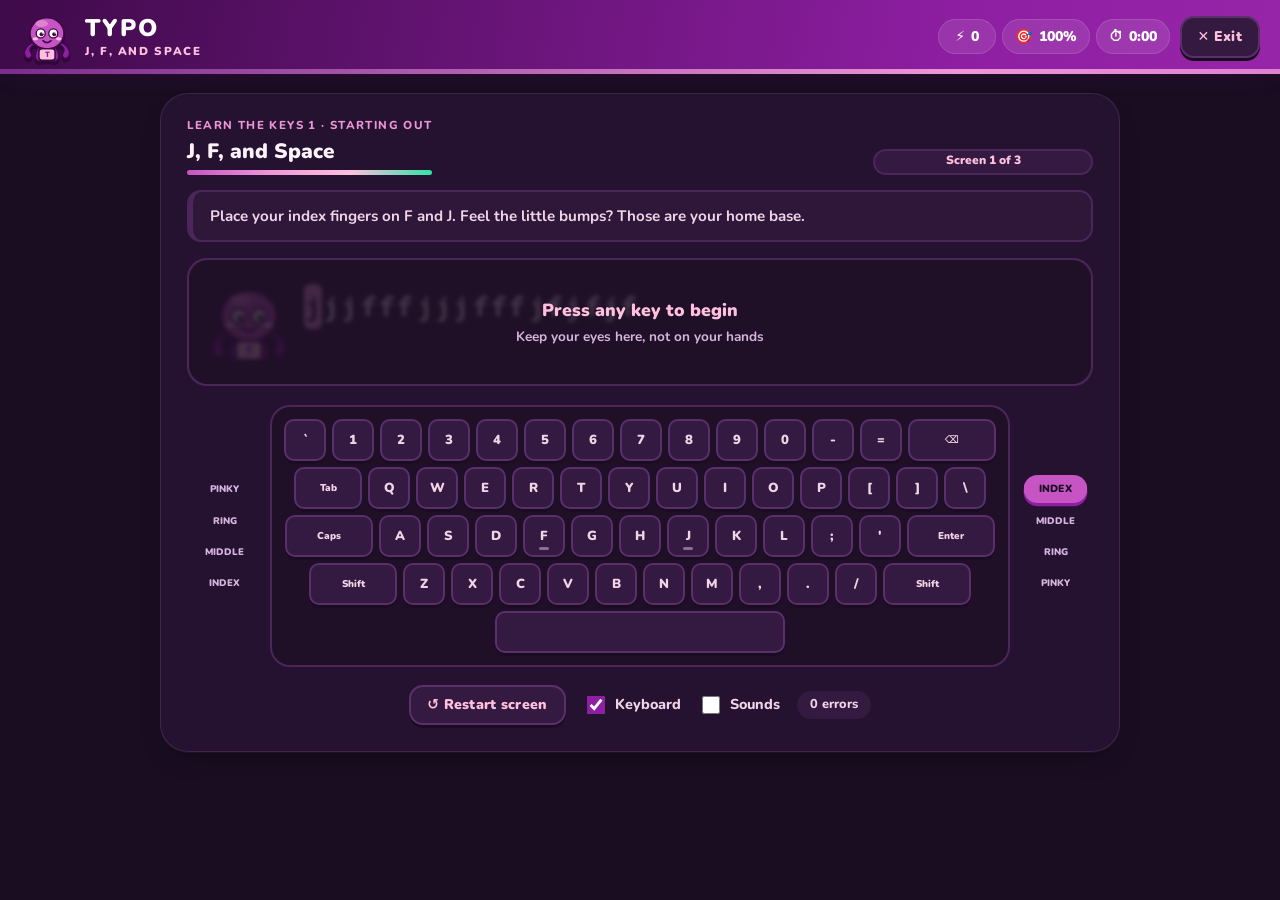
==== commit 7757d47b: "Dark theme default with contrast boosts; logo.png hook; cache-busted assets" ====
--- a/lesson.html
+++ b/lesson.html
@@ -6,7 +6,7 @@
 <title>TYPO — Lesson</title>
 <link rel="preconnect" href="https://fonts.googleapis.com">
 <link href="https://fonts.googleapis.com/css2?family=Nunito:wght@700;800;900&family=Roboto+Mono:wght@400;500&display=swap" rel="stylesheet">
-<link rel="stylesheet" href="style.css">
+<link rel="stylesheet" href="style.css?v=3">
 </head>
 <body class="lesson-page">
 <header class="app-header">
@@ -76,10 +76,10 @@
   </div>
 </div>
 
-<script src="data.js"></script>
-<script src="progress.js"></script>
-<script src="effects.js"></script>
-<script src="mascot.js"></script>
-<script src="lesson.js"></script>
+<script src="data.js?v=3"></script>
+<script src="progress.js?v=3"></script>
+<script src="effects.js?v=3"></script>
+<script src="mascot.js?v=3"></script>
+<script src="lesson.js?v=3"></script>
 </body>
 </html>
--- a/style.css
+++ b/style.css
@@ -13,11 +13,51 @@
   --ease: cubic-bezier(.2,.8,.2,1); --bounce: cubic-bezier(.34,1.56,.64,1); --speed: 160ms;
 }
 :root[data-theme="dark"] {
-  --bg-050: #1d0f24; --bg-100: #26142f; --bg-200: #3b2147; --bg-300: #52305f; --card: #2b1634;
-  --ink-900: #fbe9f5; --ink-700: #e5c6dc; --ink-500: #c7a4cf; --ink-300: #7a5a84;
-  --brand-050: #3b2147; --brand-100: #6d2a7a; --danger-100: #4a1a2d; --mint-100: #163a2f;
-  --shadow-card: 0 10px 30px -18px rgba(0,0,0,.7);
-}
+  --bg-050: #1a0d22; --bg-100: #2a1535; --bg-200: #4a2659; --bg-300: #66367a; --card: #251230;
+  --ink-900: #fff3fa; --ink-700: #f1d4e8; --ink-500: #d6b4de; --ink-300: #8f6a99;
+  --brand-050: #3b1c48; --brand-100: #7a2d8c; --brand-300: #ED96D7; --danger-100: #4a1a2d; --mint-100: #163a2f;
+  --accent-500: #FFC0DE; --accent-600: #e68fbf;
+  --shadow-card: 0 1px 0 rgba(255,255,255,.04), 0 12px 30px -18px rgba(0,0,0,.8);
+}
+/* dark: visibility boosts */
+:root[data-theme="dark"] .btn-ghost { background: #341a40; color: #FFC0DE; border-color: #5a2f6c; --edge: #1a0d22; }
+:root[data-theme="dark"] .btn-start { background: var(--brand-500); color: #1a0d22; --edge: #8E1EA2; }
+:root[data-theme="dark"] .btn-start.done { background: #7a2d8c; color: #fff; --edge: #4a1458; }
+:root[data-theme="dark"] .panel { border-color: rgba(237,150,215,.14); }
+:root[data-theme="dark"] .lesson-row { background: #2e1739; border-color: #4a2659; }
+:root[data-theme="dark"] .lesson-row.done { background: #251230; }
+:root[data-theme="dark"] .lesson-num { background: #3b1c48; color: #ED96D7; border-color: #5a2f6c; }
+:root[data-theme="dark"] .chip { background: #341a40; color: #FFC0DE; border-color: #5a2f6c; box-shadow: 0 3px 0 #1a0d22; }
+:root[data-theme="dark"] .chip.active { background: #C654C3; color: #1a0d22; border-color: #C654C3; box-shadow: 0 3px 0 #8E1EA2; }
+:root[data-theme="dark"] .chip.active small { color: #3e0a49; }
+:root[data-theme="dark"] .course-progress { background: #341a40; color: #FFC0DE; }
+:root[data-theme="dark"] .course-progress-fill, :root[data-theme="dark"] .screen-progress div { background: #8E1EA2; }
+:root[data-theme="dark"] .screen-progress { background: #341a40; color: #FFC0DE; }
+:root[data-theme="dark"] .xp-pill { background: #FFC0DE; color: #3e0a49; }
+:root[data-theme="dark"] .key { background: #341a40; color: #f1d4e8; border-color: #5a2f6c; box-shadow: 0 3px 0 #1a0d22; }
+:root[data-theme="dark"] .keyboard, :root[data-theme="dark"] .hero-keys { background: #1f1028; border-color: #4a2659; }
+:root[data-theme="dark"] .hero-keys .hk { background: #341a40; color: #f1d4e8; border-color: #5a2f6c; box-shadow: 0 4px 0 #1a0d22; }
+:root[data-theme="dark"] .hero-keys .hk-out, :root[data-theme="dark"] .text-line .ok, :root[data-theme="dark"] .ring-text b, :root[data-theme="dark"] .result-grid b, :root[data-theme="dark"] .goal-text b { color: #ED96D7; }
+:root[data-theme="dark"] .text-line .cur { background: #ED96D7; color: #1a0d22; }
+:root[data-theme="dark"] .text-line .cur.space { box-shadow: inset 0 -3px 0 #FFC0DE; }
+:root[data-theme="dark"] .text-line .bad { color: #ff8ab0; background: #4a1a2d; }
+:root[data-theme="dark"] .text-box, :root[data-theme="dark"] .intro, :root[data-theme="dark"] .live-stats div, :root[data-theme="dark"] .result-grid div, :root[data-theme="dark"] .stat, :root[data-theme="dark"] .steps i { background: #2e1739; border-color: #4a2659; }
+:root[data-theme="dark"] .focus-hint b { color: #FFC0DE; }
+:root[data-theme="dark"] .hand span.on { color: #1a0d22; }
+:root[data-theme="dark"] .steps em { background: #4a2659; }
+:root[data-theme="dark"] .steps em::after { background: #C654C3; }
+:root[data-theme="dark"] .steps i.done { background: #C654C3; border-color: #C654C3; color: #1a0d22; }
+:root[data-theme="dark"] .ring circle { stroke: #4a2659; } :root[data-theme="dark"] .ring #goal-ring { stroke: #ED96D7; }
+:root[data-theme="dark"] .xp-bar { background: #4a2659; } :root[data-theme="dark"] .xp-fill { background: linear-gradient(90deg, #C654C3, #ED96D7); }
+:root[data-theme="dark"] .title-bar { background: linear-gradient(90deg, #C654C3, #ED96D7, #FFC0DE, #2fe3a5); }
+:root[data-theme="dark"] .eyebrow, :root[data-theme="dark"] .unit-title { color: #ED96D7; }
+:root[data-theme="dark"] .gengo-card { background: linear-gradient(160deg, #251230, #3b1c48); }
+:root[data-theme="dark"] .menu { box-shadow: 0 6px 0 #0f0614, 0 20px 50px -20px rgba(0,0,0,.8); }
+:root[data-theme="dark"] .modal-box { box-shadow: 0 8px 0 #0f0614, 0 24px 60px -20px rgba(0,0,0,.8); }
+:root[data-theme="dark"] .toast { background: #C654C3; color: #1a0d22; box-shadow: 0 6px 0 #8E1EA2, 0 12px 30px -10px rgba(0,0,0,.6); }
+:root[data-theme="dark"] .err-pill { background: #341a40; color: #f1d4e8; } :root[data-theme="dark"] .err-pill.has { background: #4a1a2d; color: #ff8ab0; }
+:root[data-theme="dark"] .floater { opacity: .25; }
+:root[data-theme="dark"] .caret { background: #ED96D7; }
 *, *::before, *::after { box-sizing: border-box; }
 html, body { margin: 0; }
 body { font-family: var(--font); font-size: 16px; line-height: 1.5; color: var(--ink-900); background: var(--bg-050); min-height: 100vh; overflow-x: hidden; font-weight: 700; }
@@ -325,3 +365,11 @@
   .hero-keys .hk { width: 26px; height: 30px; font-size: .65rem; } .hero-keys .hk-row { gap: 4px; } .hero-keys { padding: .75rem .5rem; }
   .hero-keys .hk-out { font-size: .95rem; }
 }
+
+/* brand logo image (logo.png) */
+.brand-logo { width: 100%; height: 100%; object-fit: cover; border-radius: 50%; display: block; animation: float 4s ease-in-out infinite; }
+.logo-wrap.has-logo { border-radius: 50%; overflow: hidden; background: #fff; box-shadow: 0 0 0 3px rgba(255,255,255,.5); }
+.hero-mascot.has-logo, .welcome-mascot.has-logo, .result-mascot.has-logo { border-radius: 50%; overflow: hidden; }
+.hero-mascot .brand-logo, .welcome-mascot .brand-logo, .result-mascot .brand-logo { animation: float 3s ease-in-out infinite; }
+.text-mascot .brand-logo { border-radius: 50%; }
+:root[data-theme="dark"] .brand-tagline { color: #FFC0DE; }
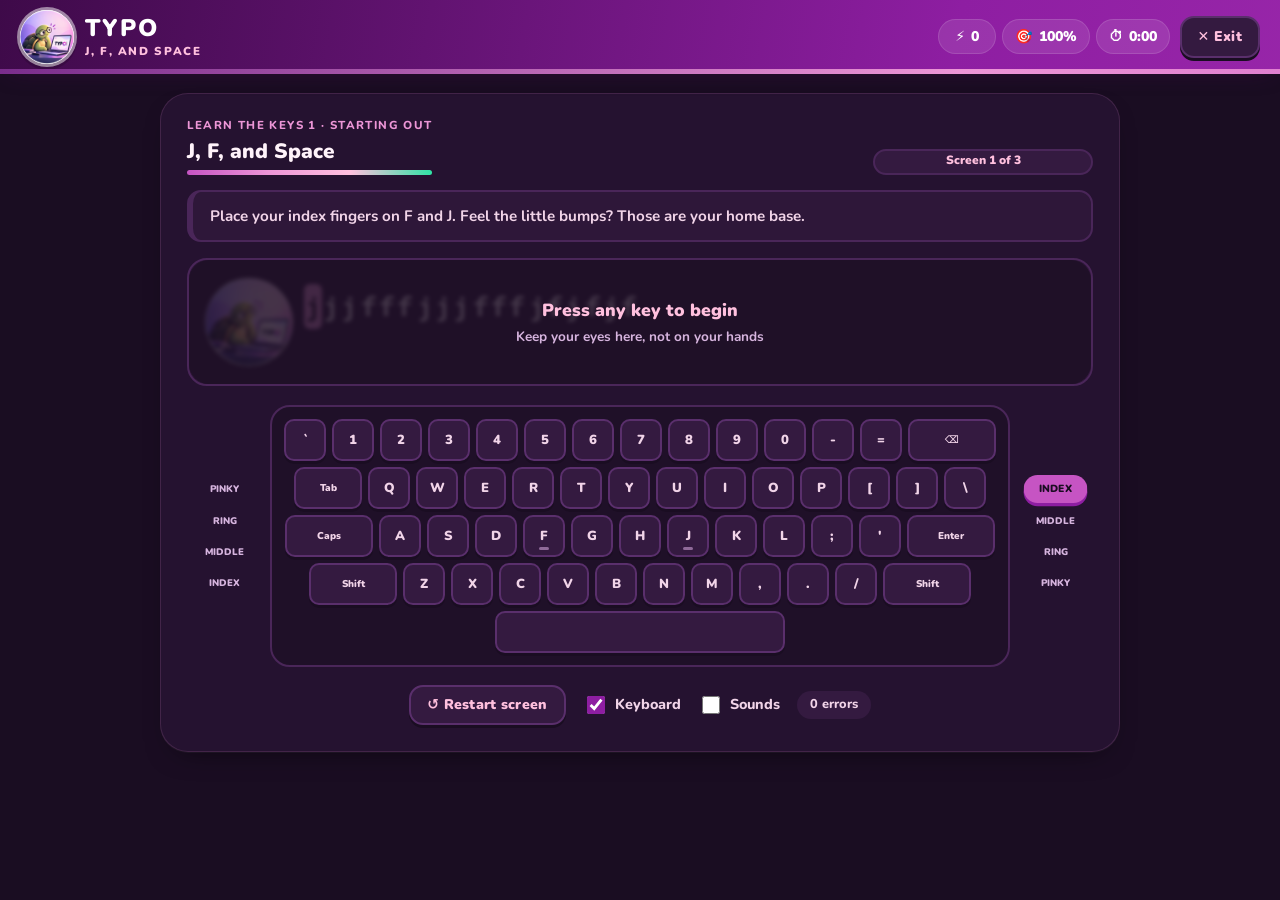
==== commit adf714a4: "Add turtle logo across header, hero, lesson box and favicon" ====
--- a/lesson.html
+++ b/lesson.html
@@ -6,7 +6,7 @@
 <title>TYPO — Lesson</title>
 <link rel="preconnect" href="https://fonts.googleapis.com">
 <link href="https://fonts.googleapis.com/css2?family=Nunito:wght@700;800;900&family=Roboto+Mono:wght@400;500&display=swap" rel="stylesheet">
-<link rel="stylesheet" href="style.css?v=3">
+<link rel="stylesheet" href="style.css?v=4">
 </head>
 <body class="lesson-page">
 <header class="app-header">
@@ -76,10 +76,10 @@
   </div>
 </div>
 
-<script src="data.js?v=3"></script>
-<script src="progress.js?v=3"></script>
-<script src="effects.js?v=3"></script>
-<script src="mascot.js?v=3"></script>
-<script src="lesson.js?v=3"></script>
+<script src="data.js?v=4"></script>
+<script src="progress.js?v=4"></script>
+<script src="effects.js?v=4"></script>
+<script src="mascot.js?v=4"></script>
+<script src="lesson.js?v=4"></script>
 </body>
 </html>
--- a/style.css
+++ b/style.css
@@ -373,3 +373,9 @@
 .hero-mascot .brand-logo, .welcome-mascot .brand-logo, .result-mascot .brand-logo { animation: float 3s ease-in-out infinite; }
 .text-mascot .brand-logo { border-radius: 50%; }
 :root[data-theme="dark"] .brand-tagline { color: #FFC0DE; }
+/* turtle logo in the lesson text box */
+.text-mascot.has-logo { border-radius: 50%; overflow: hidden; }
+.text-mascot .brand-logo { animation: none; }
+.brand-logo.is-tap { animation: tap 180ms var(--bounce); }
+.brand-logo.is-oops { animation: shake 320ms var(--ease); }
+.brand-logo.is-party { animation: celebrate 700ms var(--bounce) 2; }
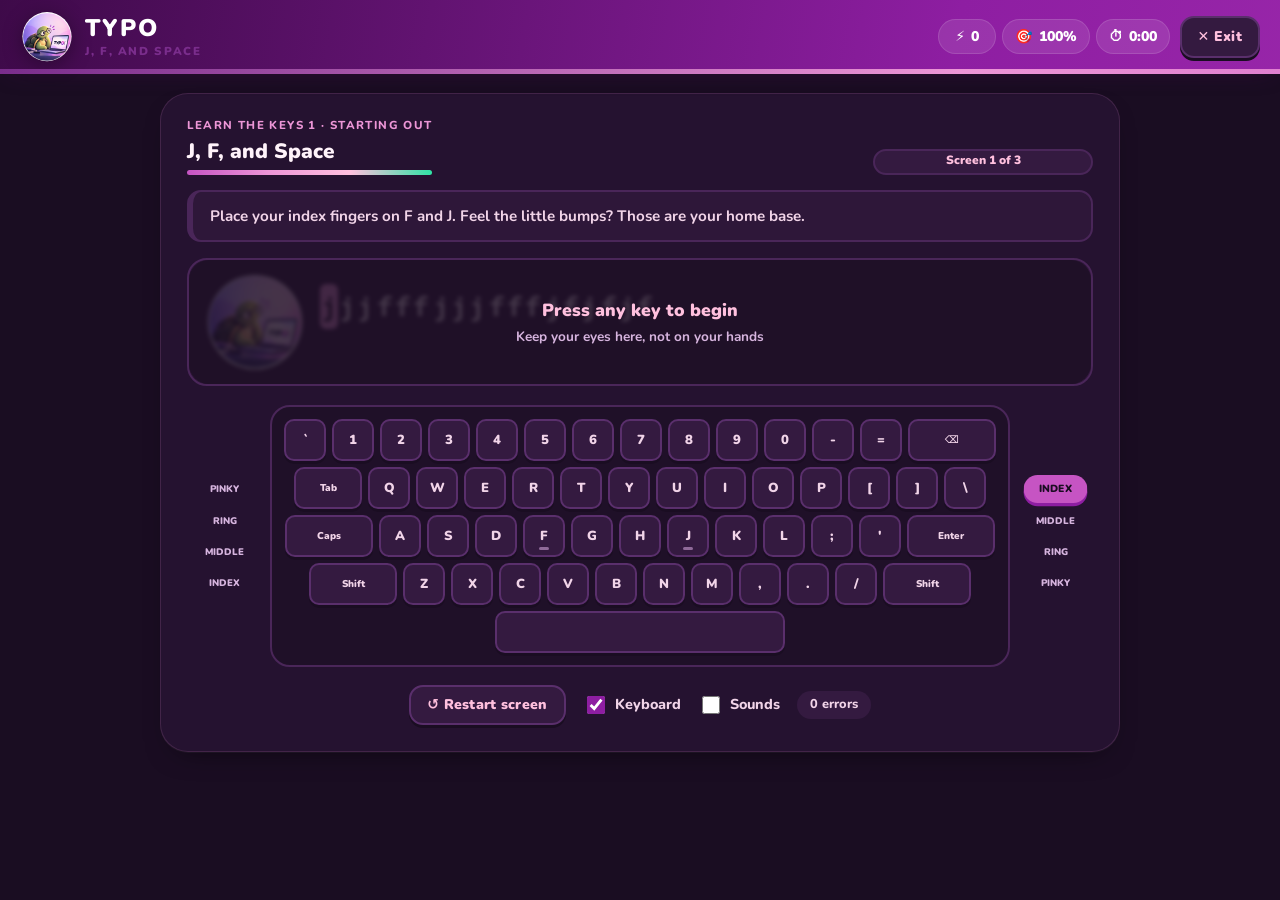
==== commit b9173446: "Show the turtle illustration properly; dark dialog card; turtle copy" ====
--- a/lesson.html
+++ b/lesson.html
@@ -6,7 +6,7 @@
 <title>TYPO — Lesson</title>
 <link rel="preconnect" href="https://fonts.googleapis.com">
 <link href="https://fonts.googleapis.com/css2?family=Nunito:wght@700;800;900&family=Roboto+Mono:wght@400;500&display=swap" rel="stylesheet">
-<link rel="stylesheet" href="style.css?v=4">
+<link rel="stylesheet" href="style.css?v=5">
 </head>
 <body class="lesson-page">
 <header class="app-header">
@@ -76,10 +76,10 @@
   </div>
 </div>
 
-<script src="data.js?v=4"></script>
-<script src="progress.js?v=4"></script>
-<script src="effects.js?v=4"></script>
-<script src="mascot.js?v=4"></script>
-<script src="lesson.js?v=4"></script>
+<script src="data.js?v=5"></script>
+<script src="progress.js?v=5"></script>
+<script src="effects.js?v=5"></script>
+<script src="mascot.js?v=5"></script>
+<script src="lesson.js?v=5"></script>
 </body>
 </html>
--- a/style.css
+++ b/style.css
@@ -366,16 +366,32 @@
   .hero-keys .hk-out { font-size: .95rem; }
 }
 
-/* brand logo image (logo.png) */
-.brand-logo { width: 100%; height: 100%; object-fit: cover; border-radius: 50%; display: block; animation: float 4s ease-in-out infinite; }
-.logo-wrap.has-logo { border-radius: 50%; overflow: hidden; background: #fff; box-shadow: 0 0 0 3px rgba(255,255,255,.5); }
-.hero-mascot.has-logo, .welcome-mascot.has-logo, .result-mascot.has-logo { border-radius: 50%; overflow: hidden; }
-.hero-mascot .brand-logo, .welcome-mascot .brand-logo, .result-mascot .brand-logo { animation: float 3s ease-in-out infinite; }
-.text-mascot .brand-logo { border-radius: 50%; }
-:root[data-theme="dark"] .brand-tagline { color: #FFC0DE; }
-/* turtle logo in the lesson text box */
-.text-mascot.has-logo { border-radius: 50%; overflow: hidden; }
+/* brand logo image (logo.png): the illustration carries its own circle, so clip only the white corners */
+.brand-logo { width: 100%; height: 100%; object-fit: contain; display: block; clip-path: circle(45.5% at 50% 50%); }
+.logo-wrap { width: 60px; height: 60px; filter: drop-shadow(0 4px 10px rgba(0,0,0,.35)); }
+.logo-wrap .brand-logo { animation: bob 4s ease-in-out infinite; }
+.hero-mascot { width: 180px; }
+.hero-mascot .brand-logo { animation: bob 3.4s ease-in-out infinite; filter: drop-shadow(0 10px 24px rgba(142,30,162,.35)); }
+.hero-copy { align-items: center; }
+.welcome-mascot { width: 200px; margin: -.4rem auto .2rem; }
+.welcome-mascot .brand-logo { animation: bob 3s ease-in-out infinite; }
+.result-mascot { width: 150px; margin: -.4rem auto 0; }
+.text-box { padding-left: 8.2rem; }
+.text-mascot { width: 104px; left: .9rem; }
 .text-mascot .brand-logo { animation: none; }
-.brand-logo.is-tap { animation: tap 180ms var(--bounce); }
-.brand-logo.is-oops { animation: shake 320ms var(--ease); }
-.brand-logo.is-party { animation: celebrate 700ms var(--bounce) 2; }
+.brand-logo.is-tap { animation: tap 180ms var(--bounce) !important; }
+.brand-logo.is-oops { animation: shake 320ms var(--ease) !important; }
+.brand-logo.is-party { animation: celebrate 700ms var(--bounce) 2 !important; }
+@keyframes bob { 0%,100% { transform: translateY(0); } 50% { transform: translateY(-5px); } }
+.lesson-page .logo-wrap { width: 54px; height: 54px; }
+@media (max-width: 640px) {
+  .logo-wrap, .lesson-page .logo-wrap { width: 46px; height: 46px; }
+  .hero-mascot { width: 130px; }
+  .welcome-mascot { width: 150px; } .result-mascot { width: 120px; }
+  .text-box { padding-left: 5.6rem; } .text-mascot { width: 68px; left: .5rem; }
+}
+/* dialogs read as cards in dark mode */
+:root[data-theme="dark"] .modal { background: rgba(14,5,20,.72); }
+:root[data-theme="dark"] .modal-box { background: #2e1739; border: 2px solid #6a3a7e; box-shadow: 0 8px 0 #4a1458, 0 30px 70px -20px rgba(0,0,0,.9); }
+:root[data-theme="dark"] .modal-box p { color: #f1d4e8; }
+:root[data-theme="dark"] .modal-box h2 { color: #fff3fa; }
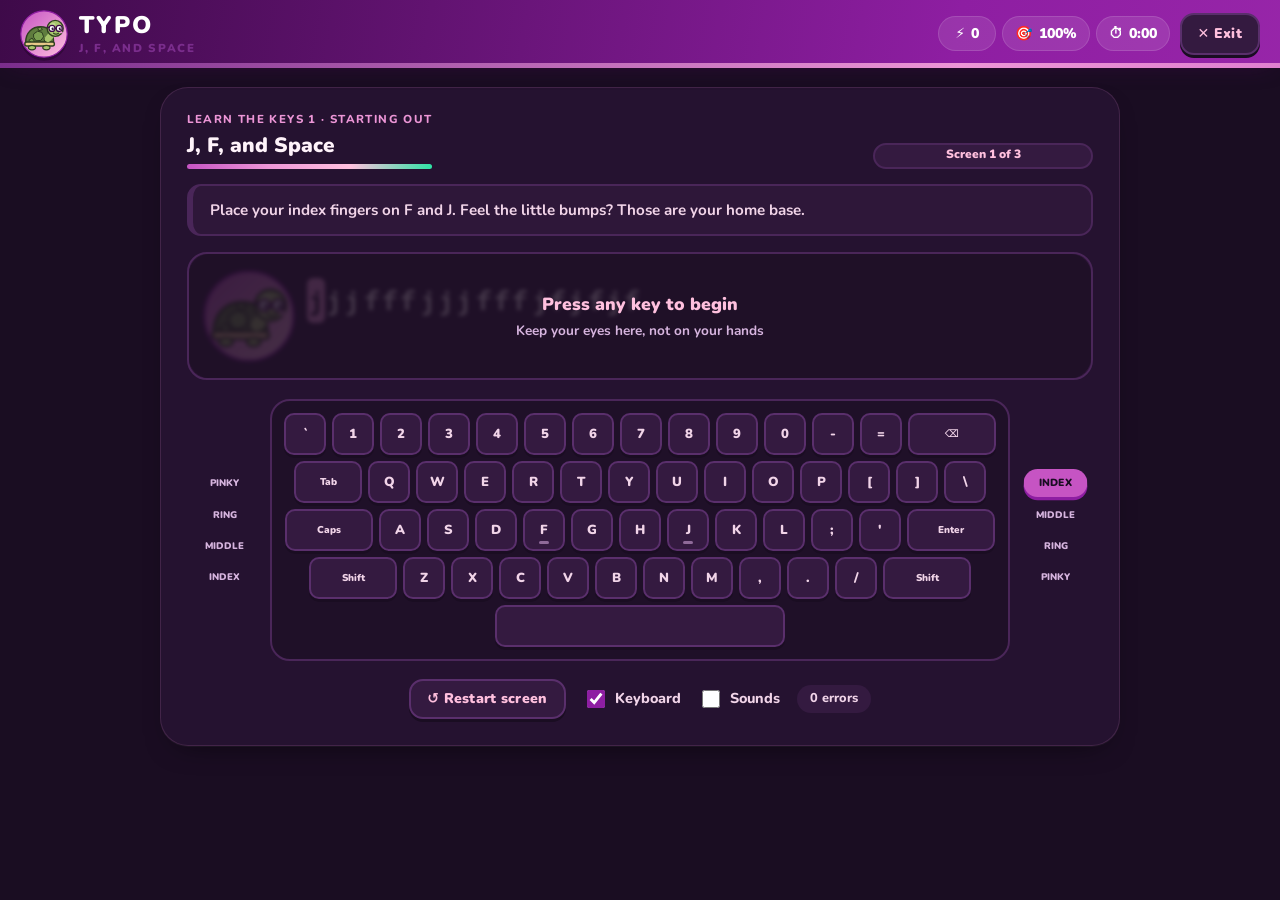
==== commit c4e93a30: "Flat SVG tortoise mascot replaces the illustration; calmer motion" ====
--- a/lesson.html
+++ b/lesson.html
@@ -6,7 +6,7 @@
 <title>TYPO — Lesson</title>
 <link rel="preconnect" href="https://fonts.googleapis.com">
 <link href="https://fonts.googleapis.com/css2?family=Nunito:wght@700;800;900&family=Roboto+Mono:wght@400;500&display=swap" rel="stylesheet">
-<link rel="stylesheet" href="style.css?v=5">
+<link rel="stylesheet" href="style.css?v=6">
 </head>
 <body class="lesson-page">
 <header class="app-header">
@@ -76,10 +76,10 @@
   </div>
 </div>
 
-<script src="data.js?v=5"></script>
-<script src="progress.js?v=5"></script>
-<script src="effects.js?v=5"></script>
-<script src="mascot.js?v=5"></script>
-<script src="lesson.js?v=5"></script>
+<script src="data.js?v=6"></script>
+<script src="progress.js?v=6"></script>
+<script src="effects.js?v=6"></script>
+<script src="mascot.js?v=6"></script>
+<script src="lesson.js?v=6"></script>
 </body>
 </html>
--- a/style.css
+++ b/style.css
@@ -366,29 +366,30 @@
   .hero-keys .hk-out { font-size: .95rem; }
 }
 
-/* brand logo image (logo.png): the illustration carries its own circle, so clip only the white corners */
-.brand-logo { width: 100%; height: 100%; object-fit: contain; display: block; clip-path: circle(45.5% at 50% 50%); }
-.logo-wrap { width: 60px; height: 60px; filter: drop-shadow(0 4px 10px rgba(0,0,0,.35)); }
-.logo-wrap .brand-logo { animation: bob 4s ease-in-out infinite; }
-.hero-mascot { width: 180px; }
-.hero-mascot .brand-logo { animation: bob 3.4s ease-in-out infinite; filter: drop-shadow(0 10px 24px rgba(142,30,162,.35)); }
+/* mascot (flat SVG tortoise) — calm by default */
+.mascot { width: 100%; height: 100%; display: block; overflow: visible; }
+.logo-wrap { width: 52px; height: 52px; filter: drop-shadow(0 3px 0 rgba(0,0,0,.25)); }
+.logo-wrap .mascot { animation: none; }
+.hero-mascot { width: 150px; flex: none; }
+.hero-mascot .mascot { animation: bob 5s ease-in-out infinite; }
 .hero-copy { align-items: center; }
-.welcome-mascot { width: 200px; margin: -.4rem auto .2rem; }
-.welcome-mascot .brand-logo { animation: bob 3s ease-in-out infinite; }
-.result-mascot { width: 150px; margin: -.4rem auto 0; }
-.text-box { padding-left: 8.2rem; }
-.text-mascot { width: 104px; left: .9rem; }
-.text-mascot .brand-logo { animation: none; }
-.brand-logo.is-tap { animation: tap 180ms var(--bounce) !important; }
-.brand-logo.is-oops { animation: shake 320ms var(--ease) !important; }
-.brand-logo.is-party { animation: celebrate 700ms var(--bounce) 2 !important; }
-@keyframes bob { 0%,100% { transform: translateY(0); } 50% { transform: translateY(-5px); } }
-.lesson-page .logo-wrap { width: 54px; height: 54px; }
+.welcome-mascot { width: 160px; margin: -.3rem auto .3rem; }
+.result-mascot { width: 130px; margin: -.3rem auto 0; }
+.text-box { padding-left: 7.4rem; }
+.text-mascot { width: 92px; left: .9rem; }
+.mascot .pupil { transition: transform 300ms var(--ease); }
+.mascot.is-oops { animation: shake 320ms var(--ease); }
+.mascot.is-oops .m-mouth { d: path("M84 62 Q90 57 96 62"); }
+.mascot.is-party { animation: celebrate 700ms var(--bounce) 2; }
+.mascot.is-party .m-head { animation: nod 500ms ease-in-out 3; transform-origin: 84px 60px; }
+@keyframes bob { 0%,100% { transform: translateY(0); } 50% { transform: translateY(-4px); } }
+@keyframes nod { 0%,100% { transform: rotate(0); } 50% { transform: rotate(-8deg); } }
+.lesson-page .logo-wrap { width: 48px; height: 48px; }
 @media (max-width: 640px) {
-  .logo-wrap, .lesson-page .logo-wrap { width: 46px; height: 46px; }
-  .hero-mascot { width: 130px; }
-  .welcome-mascot { width: 150px; } .result-mascot { width: 120px; }
-  .text-box { padding-left: 5.6rem; } .text-mascot { width: 68px; left: .5rem; }
+  .logo-wrap, .lesson-page .logo-wrap { width: 42px; height: 42px; }
+  .hero-mascot { width: 110px; }
+  .welcome-mascot { width: 130px; } .result-mascot { width: 110px; }
+  .text-box { padding-left: 5.2rem; } .text-mascot { width: 62px; left: .5rem; }
 }
 /* dialogs read as cards in dark mode */
 :root[data-theme="dark"] .modal { background: rgba(14,5,20,.72); }
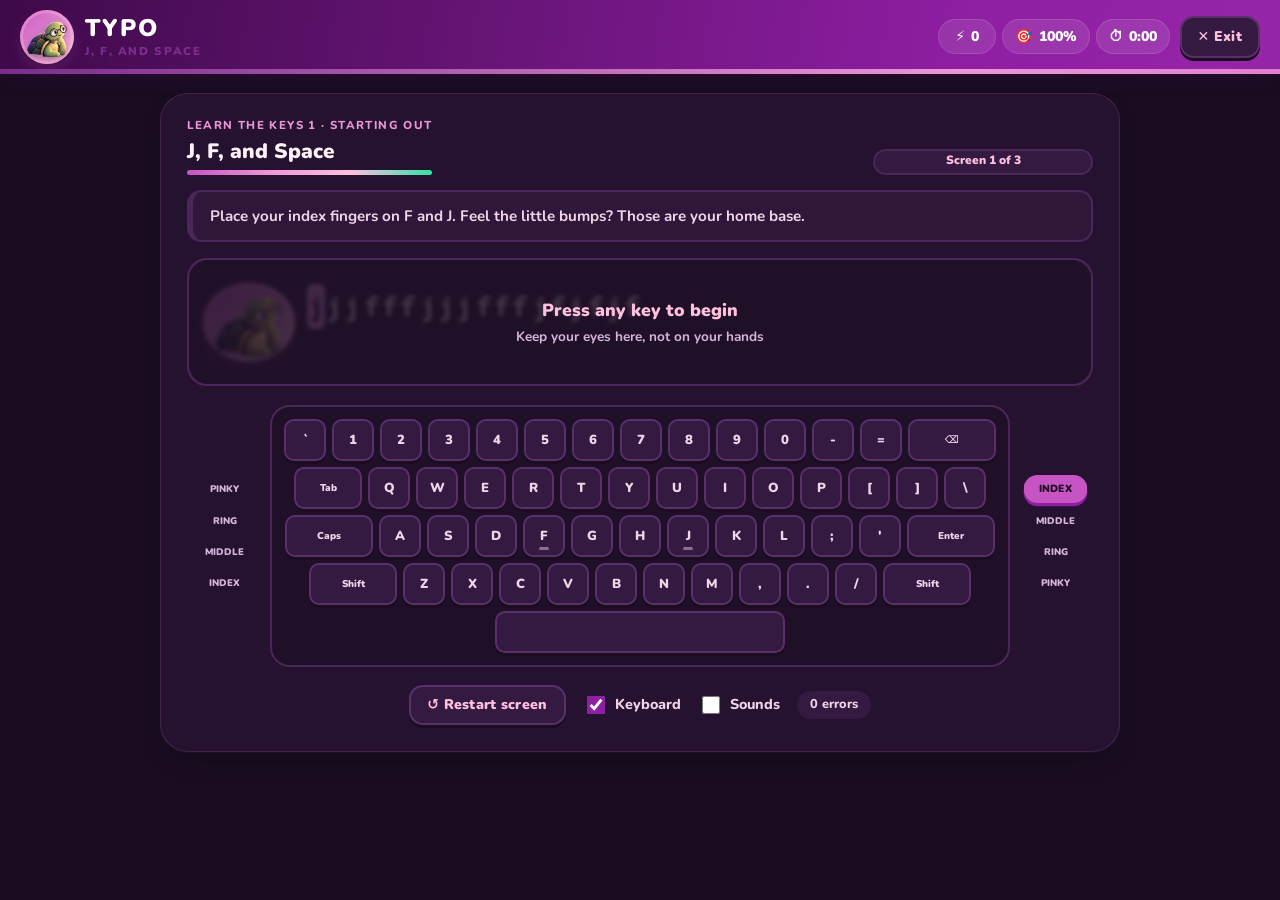
==== commit c03f9d50: "Use the real turtle: background-removed cutout on a gradient disc" ====
--- a/lesson.html
+++ b/lesson.html
@@ -6,7 +6,7 @@
 <title>TYPO — Lesson</title>
 <link rel="preconnect" href="https://fonts.googleapis.com">
 <link href="https://fonts.googleapis.com/css2?family=Nunito:wght@700;800;900&family=Roboto+Mono:wght@400;500&display=swap" rel="stylesheet">
-<link rel="stylesheet" href="style.css?v=6">
+<link rel="stylesheet" href="style.css?v=7">
 </head>
 <body class="lesson-page">
 <header class="app-header">
@@ -76,10 +76,10 @@
   </div>
 </div>
 
-<script src="data.js?v=6"></script>
-<script src="progress.js?v=6"></script>
-<script src="effects.js?v=6"></script>
-<script src="mascot.js?v=6"></script>
-<script src="lesson.js?v=6"></script>
+<script src="data.js?v=7"></script>
+<script src="progress.js?v=7"></script>
+<script src="effects.js?v=7"></script>
+<script src="mascot.js?v=7"></script>
+<script src="lesson.js?v=7"></script>
 </body>
 </html>
--- a/style.css
+++ b/style.css
@@ -396,3 +396,14 @@
 :root[data-theme="dark"] .modal-box { background: #2e1739; border: 2px solid #6a3a7e; box-shadow: 0 8px 0 #4a1458, 0 30px 70px -20px rgba(0,0,0,.9); }
 :root[data-theme="dark"] .modal-box p { color: #f1d4e8; }
 :root[data-theme="dark"] .modal-box h2 { color: #fff3fa; }
+
+/* turtle cutout logo on a gradient disc */
+.has-logo { border-radius: 50%; background: linear-gradient(135deg, #C654C3, #FFC0DE); display: grid; place-items: center; overflow: hidden; box-shadow: inset 0 0 0 3px rgba(142,30,162,.55); }
+.has-logo .brand-logo { width: 86%; height: 86%; object-fit: contain; object-position: center 60%; margin-top: 10%; filter: drop-shadow(0 3px 4px rgba(0,0,0,.28)); }
+.logo-wrap.has-logo { width: 54px; height: 54px; }
+.hero-mascot.has-logo .brand-logo { animation: bob 5s ease-in-out infinite; }
+.text-mascot.has-logo .brand-logo { animation: none; }
+.brand-logo.is-oops { animation: shake 320ms var(--ease) !important; }
+.brand-logo.is-party { animation: celebrate 700ms var(--bounce) 2 !important; }
+:root[data-theme="dark"] .has-logo { box-shadow: inset 0 0 0 3px rgba(255,192,222,.35), 0 6px 18px -8px rgba(198,84,195,.6); }
+@media (max-width: 640px) { .logo-wrap.has-logo { width: 44px; height: 44px; } }
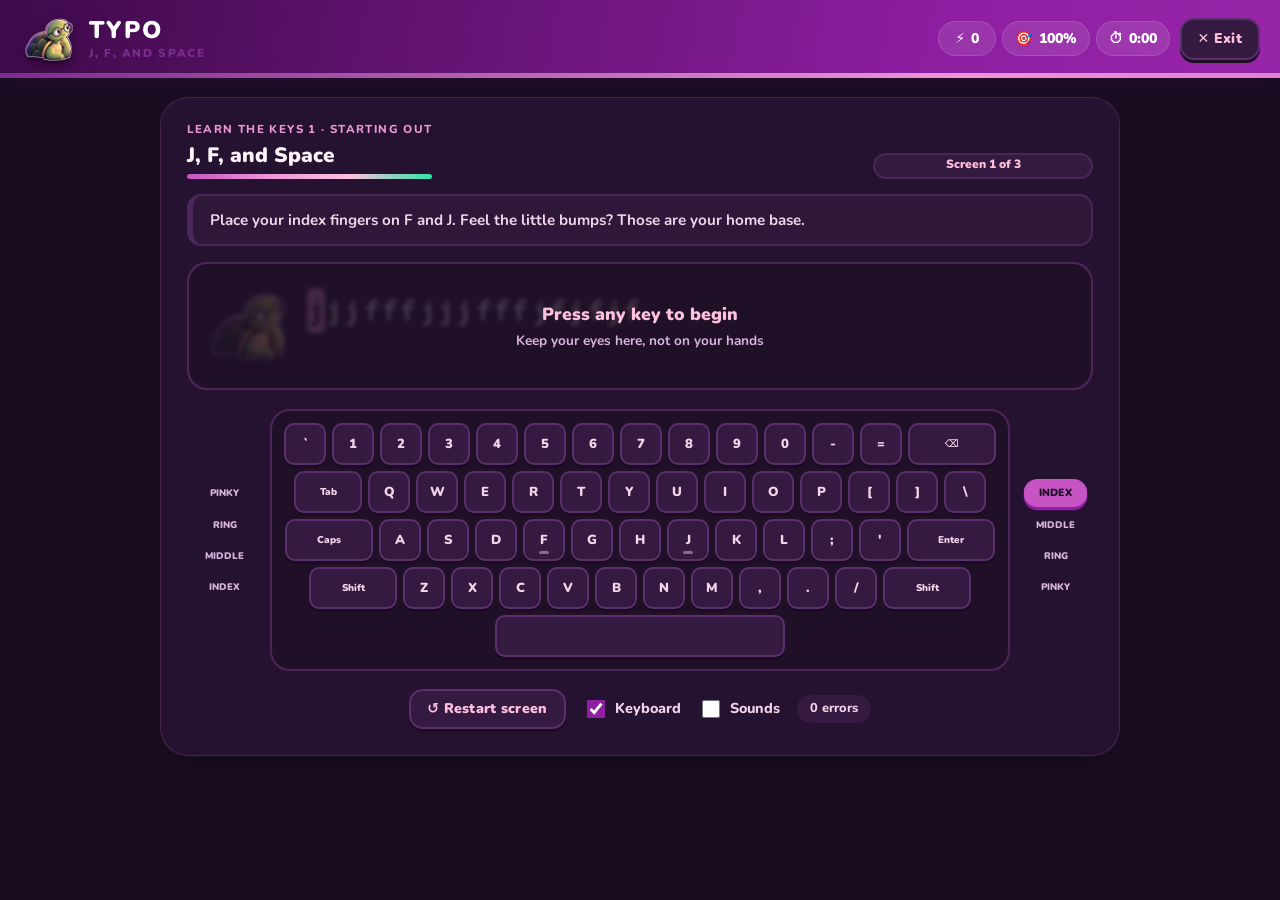
==== commit f1d845a2: "Typo the tortoise as ambassador: sticker logo, Typo-says buddy card, favicon" ====
--- a/lesson.html
+++ b/lesson.html
@@ -6,7 +6,8 @@
 <title>TYPO — Lesson</title>
 <link rel="preconnect" href="https://fonts.googleapis.com">
 <link href="https://fonts.googleapis.com/css2?family=Nunito:wght@700;800;900&family=Roboto+Mono:wght@400;500&display=swap" rel="stylesheet">
-<link rel="stylesheet" href="style.css?v=7">
+<link rel="icon" href="favicon.png?v=8">
+<link rel="stylesheet" href="style.css?v=8">
 </head>
 <body class="lesson-page">
 <header class="app-header">
@@ -76,10 +77,10 @@
   </div>
 </div>
 
-<script src="data.js?v=7"></script>
-<script src="progress.js?v=7"></script>
-<script src="effects.js?v=7"></script>
-<script src="mascot.js?v=7"></script>
-<script src="lesson.js?v=7"></script>
+<script src="data.js?v=8"></script>
+<script src="progress.js?v=8"></script>
+<script src="effects.js?v=8"></script>
+<script src="mascot.js?v=8"></script>
+<script src="lesson.js?v=8"></script>
 </body>
 </html>
--- a/style.css
+++ b/style.css
@@ -397,13 +397,44 @@
 :root[data-theme="dark"] .modal-box p { color: #f1d4e8; }
 :root[data-theme="dark"] .modal-box h2 { color: #fff3fa; }
 
-/* turtle cutout logo on a gradient disc */
-.has-logo { border-radius: 50%; background: linear-gradient(135deg, #C654C3, #FFC0DE); display: grid; place-items: center; overflow: hidden; box-shadow: inset 0 0 0 3px rgba(142,30,162,.55); }
-.has-logo .brand-logo { width: 86%; height: 86%; object-fit: contain; object-position: center 60%; margin-top: 10%; filter: drop-shadow(0 3px 4px rgba(0,0,0,.28)); }
-.logo-wrap.has-logo { width: 54px; height: 54px; }
-.hero-mascot.has-logo .brand-logo { animation: bob 5s ease-in-out infinite; }
-.text-mascot.has-logo .brand-logo { animation: none; }
-.brand-logo.is-oops { animation: shake 320ms var(--ease) !important; }
-.brand-logo.is-party { animation: celebrate 700ms var(--bounce) 2 !important; }
-:root[data-theme="dark"] .has-logo { box-shadow: inset 0 0 0 3px rgba(255,192,222,.35), 0 6px 18px -8px rgba(198,84,195,.6); }
-@media (max-width: 640px) { .logo-wrap.has-logo { width: 44px; height: 44px; } }
+/* sticker logo (logo.png: turtle cutout with baked outline) */
+.has-logo { display: block; overflow: visible; }
+.has-logo .brand-logo { width: 100%; height: 100%; object-fit: contain; filter: drop-shadow(0 4px 6px rgba(0,0,0,.3)); }
+.logo-wrap.has-logo { width: 58px; height: 58px; }
+.logo-wrap .brand-logo { animation: float 4s ease-in-out infinite; transform-origin: 50% 90%; }
+.hero-mascot { width: 170px; }
+.hero-mascot .brand-logo { animation: float 3.6s ease-in-out infinite; transform-origin: 50% 90%; }
+.welcome-mascot { width: 170px; } .result-mascot { width: 140px; }
+.text-mascot { width: 92px; }
+.text-mascot .brand-logo { animation: none; }
+.brand-logo.is-sad, .mascot.is-sad { animation: buddy-wobble 600ms var(--ease) !important; }
+.brand-logo.is-happy, .mascot.is-happy { animation: buddy-jump 700ms var(--bounce) !important; }
+.brand-logo.is-cheer, .mascot.is-cheer { animation: buddy-spin 900ms var(--bounce) !important; }
+.brand-logo.is-think, .mascot.is-think { animation: buddy-think 900ms var(--ease) !important; }
+@keyframes buddy-jump { 0% { transform: translateY(0); } 40% { transform: translateY(-14px) scale(1.06); } 70% { transform: translateY(0) scale(.97); } 100% { transform: none; } }
+@keyframes buddy-spin { 0% { transform: rotate(0) scale(1); } 50% { transform: rotate(-12deg) scale(1.12); } 100% { transform: rotate(0) scale(1); } }
+@keyframes buddy-wobble { 0%,100% { transform: rotate(0); } 25% { transform: rotate(-7deg); } 75% { transform: rotate(7deg); } }
+@keyframes buddy-think { 0%,100% { transform: translateX(0); } 50% { transform: translateX(4px) rotate(2deg); } }
+
+/* buddy card (Gengo's "Gen says") */
+.buddy-card { display: grid; grid-template-columns: 104px 1fr; gap: .9rem; align-items: center; background: linear-gradient(160deg, var(--card), var(--bg-100)); overflow: visible; }
+.buddy-wrap { width: 104px; height: 104px; }
+.buddy-wrap .brand-logo { animation: float 3.6s ease-in-out infinite; transform-origin: 50% 90%; }
+.buddy-name { display: block; font-size: .72rem; font-weight: 900; letter-spacing: .12em; text-transform: uppercase; color: var(--brand-700); margin-bottom: .35rem; }
+.buddy-bubble { position: relative; background: var(--card); border: 2px solid var(--bg-200); border-radius: var(--radius-lg); padding: .75rem .95rem; font-weight: 800; font-size: .95rem; color: var(--ink-900); min-height: 3.2rem; display: flex; align-items: center; animation: bubble-idle 5s ease-in-out infinite; }
+.buddy-bubble::before { content: ""; position: absolute; left: -11px; top: 50%; width: 18px; height: 18px; background: var(--card); border-left: 2px solid var(--bg-200); border-bottom: 2px solid var(--bg-200); transform: translateY(-50%) rotate(45deg); }
+.buddy-bubble.is-pop { animation: bubble-pop 400ms var(--bounce); }
+.buddy-link { display: inline-block; margin-top: .55rem; font-size: .82rem; font-weight: 900; color: var(--brand-700); text-decoration: underline; text-decoration-color: transparent; text-underline-offset: 3px; transition: text-decoration-color var(--speed) var(--ease); }
+.buddy-link:hover { text-decoration-color: var(--brand-500); }
+@keyframes bubble-pop { 0% { transform: scale(.9); opacity: .4; } 100% { transform: none; opacity: 1; } }
+@keyframes bubble-idle { 0%,100% { transform: translateY(0); } 50% { transform: translateY(-2px); } }
+:root[data-theme="dark"] .buddy-card { background: linear-gradient(160deg, #251230, #3b1c48); }
+:root[data-theme="dark"] .buddy-bubble { background: #2e1739; border-color: #5a2f6c; }
+:root[data-theme="dark"] .buddy-bubble::before { background: #2e1739; border-color: #5a2f6c; }
+:root[data-theme="dark"] .buddy-name, :root[data-theme="dark"] .buddy-link { color: #ED96D7; }
+@media (max-width: 900px) { .buddy-card { grid-column: 1 / -1; } }
+@media (max-width: 640px) {
+  .logo-wrap.has-logo { width: 46px; height: 46px; }
+  .hero-mascot { width: 120px; } .welcome-mascot { width: 140px; } .result-mascot { width: 110px; }
+  .buddy-card { grid-template-columns: 80px 1fr; } .buddy-wrap { width: 80px; height: 80px; }
+}
